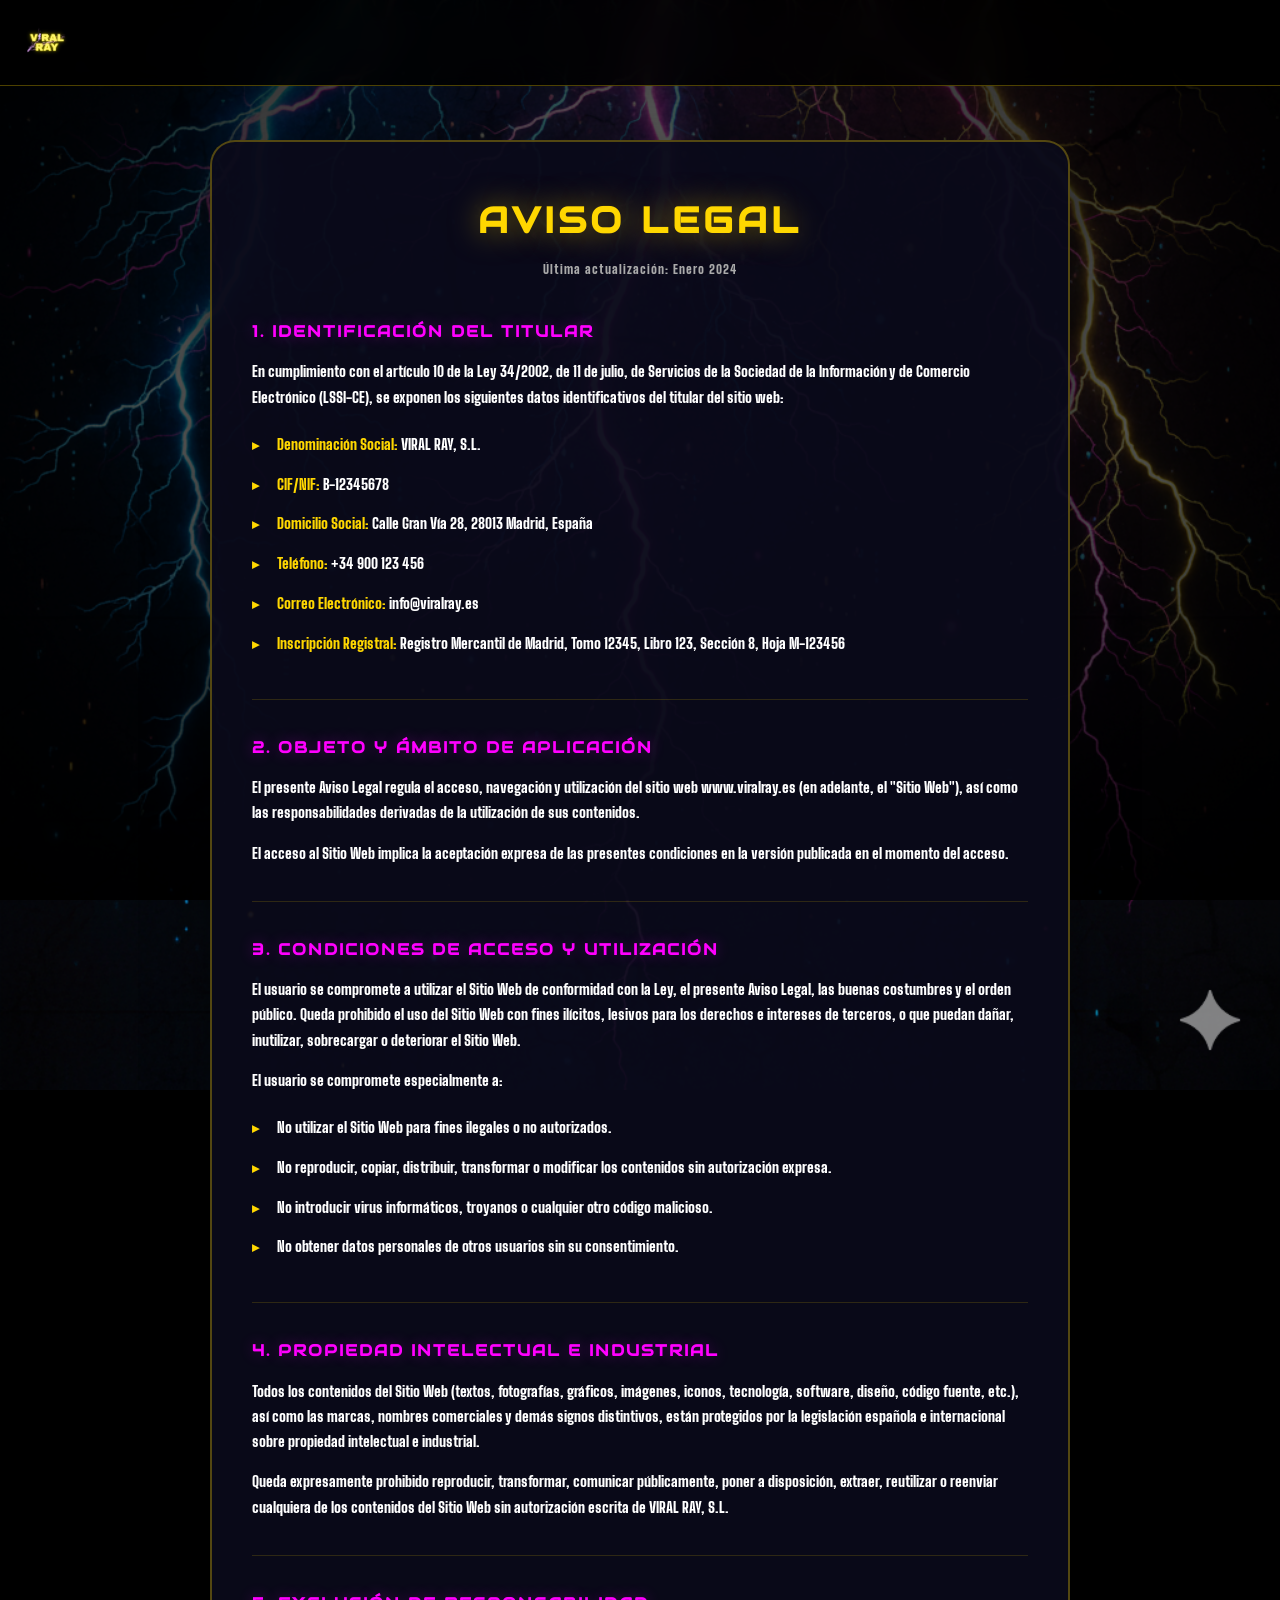
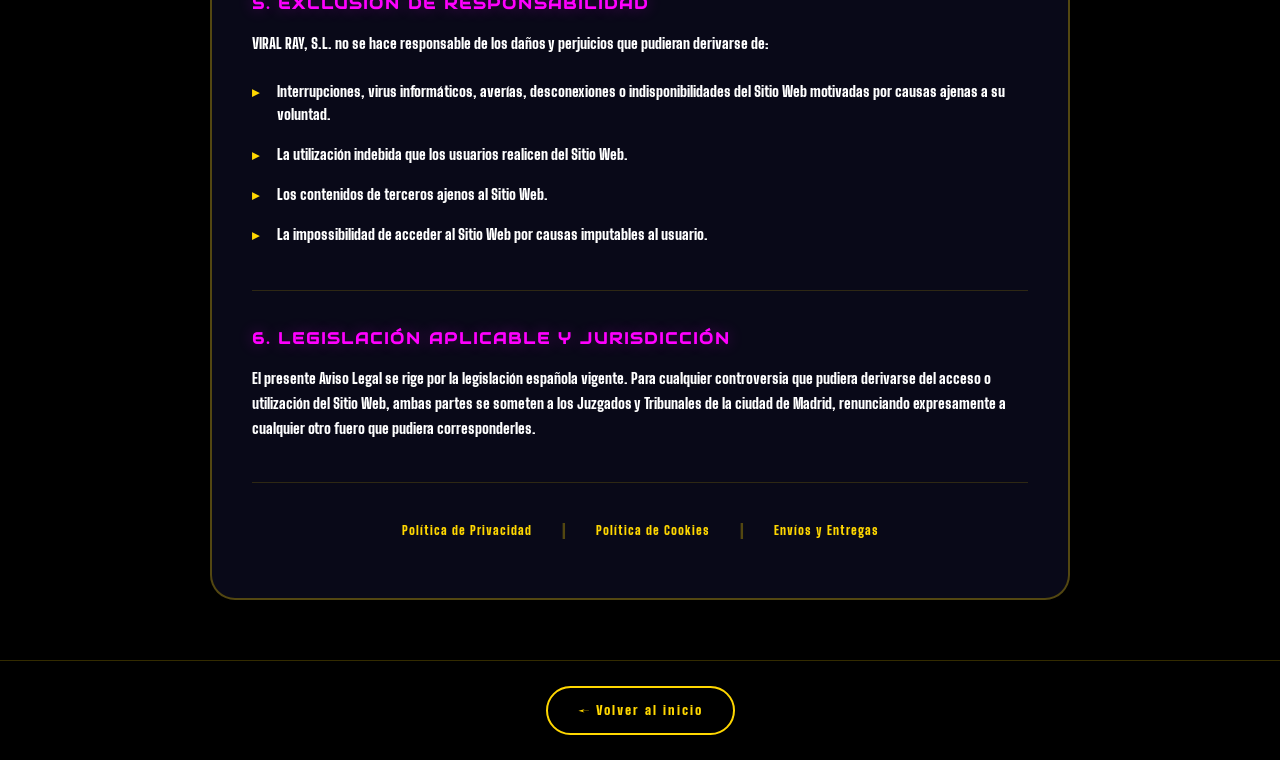
==== aviso-legal.html @ b5e38661 "Actualización completa: carrito con cantidades, página de pago, páginas legales, sesión persistente " ====
<!DOCTYPE html>
<html lang="es">
<head>
    <meta charset="UTF-8">
    <meta name="viewport" content="width=device-width, initial-scale=1.0">
    <title>Aviso Legal - VIRAL RAY</title>
    <link rel="stylesheet" href="styles.css">
    <link rel="stylesheet" href="styles-legal.css">
    <link rel="icon" type="image/png" href="images/VIRALRAY.png">
</head>
<body class="pagina-legal">
    <!-- Encabezado -->
    <header class="encabezado">
        <div class="contenedor-encabezado">
            <a href="index.html" class="logotipo">
                <img src="images/logo-grande-sinfondo.png" alt="VIRAL RAY Logo" class="imagen-logotipo">
            </a>
        </div>
    </header>

    <!-- Contenido Legal -->
    <main class="seccion-legal">
        <div class="contenedor-legal">
            <h1 class="titulo-legal">AVISO LEGAL</h1>
            <p class="fecha-legal">Última actualización: Enero 2024</p>

            <div class="contenido-legal">
                <section class="seccion-contenido">
                    <h2>1. IDENTIFICACIÓN DEL TITULAR</h2>
                    <p>En cumplimiento con el artículo 10 de la Ley 34/2002, de 11 de julio, de Servicios de la Sociedad de la Información y de Comercio Electrónico (LSSI-CE), se exponen los siguientes datos identificativos del titular del sitio web:</p>
                    <ul class="lista-legal">
                        <li><strong>Denominación Social:</strong> VIRAL RAY, S.L.</li>
                        <li><strong>CIF/NIF:</strong> B-12345678</li>
                        <li><strong>Domicilio Social:</strong> Calle Gran Vía 28, 28013 Madrid, España</li>
                        <li><strong>Teléfono:</strong> +34 900 123 456</li>
                        <li><strong>Correo Electrónico:</strong> info@viralray.es</li>
                        <li><strong>Inscripción Registral:</strong> Registro Mercantil de Madrid, Tomo 12345, Libro 123, Sección 8, Hoja M-123456</li>
                    </ul>
                </section>

                <section class="seccion-contenido">
                    <h2>2. OBJETO Y ÁMBITO DE APLICACIÓN</h2>
                    <p>El presente Aviso Legal regula el acceso, navegación y utilización del sitio web www.viralray.es (en adelante, el "Sitio Web"), así como las responsabilidades derivadas de la utilización de sus contenidos.</p>
                    <p>El acceso al Sitio Web implica la aceptación expresa de las presentes condiciones en la versión publicada en el momento del acceso.</p>
                </section>

                <section class="seccion-contenido">
                    <h2>3. CONDICIONES DE ACCESO Y UTILIZACIÓN</h2>
                    <p>El usuario se compromete a utilizar el Sitio Web de conformidad con la Ley, el presente Aviso Legal, las buenas costumbres y el orden público. Queda prohibido el uso del Sitio Web con fines ilícitos, lesivos para los derechos e intereses de terceros, o que puedan dañar, inutilizar, sobrecargar o deteriorar el Sitio Web.</p>
                    <p>El usuario se compromete especialmente a:</p>
                    <ul class="lista-legal">
                        <li>No utilizar el Sitio Web para fines ilegales o no autorizados.</li>
                        <li>No reproducir, copiar, distribuir, transformar o modificar los contenidos sin autorización expresa.</li>
                        <li>No introducir virus informáticos, troyanos o cualquier otro código malicioso.</li>
                        <li>No obtener datos personales de otros usuarios sin su consentimiento.</li>
                    </ul>
                </section>

                <section class="seccion-contenido">
                    <h2>4. PROPIEDAD INTELECTUAL E INDUSTRIAL</h2>
                    <p>Todos los contenidos del Sitio Web (textos, fotografías, gráficos, imágenes, iconos, tecnología, software, diseño, código fuente, etc.), así como las marcas, nombres comerciales y demás signos distintivos, están protegidos por la legislación española e internacional sobre propiedad intelectual e industrial.</p>
                    <p>Queda expresamente prohibido reproducir, transformar, comunicar públicamente, poner a disposición, extraer, reutilizar o reenviar cualquiera de los contenidos del Sitio Web sin autorización escrita de VIRAL RAY, S.L.</p>
                </section>

                <section class="seccion-contenido">
                    <h2>5. EXCLUSIÓN DE RESPONSABILIDAD</h2>
                    <p>VIRAL RAY, S.L. no se hace responsable de los daños y perjuicios que pudieran derivarse de:</p>
                    <ul class="lista-legal">
                        <li>Interrupciones, virus informáticos, averías, desconexiones o indisponibilidades del Sitio Web motivadas por causas ajenas a su voluntad.</li>
                        <li>La utilización indebida que los usuarios realicen del Sitio Web.</li>
                        <li>Los contenidos de terceros ajenos al Sitio Web.</li>
                        <li>La impossibilidad de acceder al Sitio Web por causas imputables al usuario.</li>
                    </ul>
                </section>

                <section class="seccion-contenido">
                    <h2>6. LEGISLACIÓN APLICABLE Y JURISDICCIÓN</h2>
                    <p>El presente Aviso Legal se rige por la legislación española vigente. Para cualquier controversia que pudiera derivarse del acceso o utilización del Sitio Web, ambas partes se someten a los Juzgados y Tribunales de la ciudad de Madrid, renunciando expresamente a cualquier otro fuero que pudiera corresponderles.</p>
                </section>
            </div>

            <div class="enlaces-legales">
                <a href="politica-privacidad.html" class="enlace-legal">Política de Privacidad</a>
                <span class="separador">|</span>
                <a href="politica-cookies.html" class="enlace-legal">Política de Cookies</a>
                <span class="separador">|</span>
                <a href="envios.html" class="enlace-legal">Envíos y Entregas</a>
            </div>
        </div>
    </main>

    <!-- Pie de Página -->
    <footer class="pie-pagina-legal">
        <div class="contenedor">
            <a href="index.html" class="boton-volver-legal">
                ← Volver al inicio
            </a>
        </div>
    </footer>
</body>
</html>
---- styles.css ----
/* Reset CSS y Estilos Base */
* {
    margin: 0;
    padding: 0;
    box-sizing: border-box;
}

/* Definición de Fuentes Personalizadas */
@font-face {
    font-family: 'Audiowide';
    src: url('fonts/Audiowide-Regular.ttf') format('truetype');
    font-weight: normal;
    font-style: normal;
    font-display: swap;
}

@font-face {
    font-family: 'BigShoulders';
    src: url('fonts/BigShouldersDisplay-Black.ttf') format('truetype');
    font-weight: 900;
    font-style: normal;
    font-display: swap;
}

:root {
    --neon-yellow: #FFD700;
    --neon-magenta: #FF00FF;
    --neon-cyan: #00FFFF;
    --neon-purple: #8B00FF;
    --neon-green: #00FF00;
    --neon-pink: #FF1493;
    --neon-red: #FF0000;
    --bg-black: #000000;
    --bg-dark: #0a0a0a;
    --text-white: #FFFFFF;
    --text-gray: #AAAAAA;

    /* Variables de Fuentes */
    --font-title: 'Audiowide', cursive;
    --font-body: 'BigShoulders', sans-serif;
}

html {
    scroll-behavior: smooth;
}

body {
    font-family: var(--font-body);
    background-color: var(--bg-black);
    background-image: url('images/rayos.png');
    background-size: cover;
    background-position: center center;
    background-repeat: no-repeat;
    background-attachment: fixed;
    color: var(--text-white);
    line-height: 1.6;
    overflow-x: hidden;
    position: relative;
    cursor: url('images/custom-cursor.png') 0 0, auto;
}

/* Cursor Personalizado */
*:hover {
    cursor: url('images/custom-cursor.png') 0 0, auto;
}

/* Efecto de viñeta - más oscuro en los bordes */
body::before {
    content: '';
    position: fixed;
    top: 0;
    left: 0;
    right: 0;
    bottom: 0;
    background: radial-gradient(ellipse at center, rgba(0, 0, 0, 0.2) 0%, rgba(0, 0, 0, 0.6) 40%, rgba(0, 0, 0, 0.95) 100%);
    pointer-events: none;
    z-index: -1;
}

.contenedor {
    max-width: 1400px;
    margin: 0 auto;
    padding: 0 20px;
}

/* Estilos del Encabezado */
.encabezado {
    background-color: rgba(0, 0, 0, 0.85);
    backdrop-filter: blur(15px);
    -webkit-backdrop-filter: blur(15px);
    padding: 15px 0;
    position: fixed;
    top: 0;
    left: 0;
    right: 0;
    z-index: 1000;
    border-bottom: 1px solid rgba(255, 215, 0, 0.3);
    transition: all 0.3s ease;
}

.encabezado.desplazado {
    background-color: rgba(0, 0, 0, 0.95);
    box-shadow: 0 4px 30px rgba(255, 215, 0, 0.15);
}

.contenedor-encabezado {
    max-width: 1400px;
    margin: 0 auto;
    padding: 0 20px;
    display: flex;
    justify-content: space-between;
    align-items: center;
}

.menu-desplegable {
    display: flex;
    flex-direction: column;
    gap: 5px;
    cursor: pointer;
    padding: 10px;
}

.menu-desplegable span {
    width: 25px;
    height: 3px;
    background-color: var(--neon-yellow);
    transition: all 0.3s ease;
}

.menu-desplegable.activo span:nth-child(1) {
    transform: rotate(45deg) translate(5px, 5px);
}

.menu-desplegable.activo span:nth-child(2) {
    opacity: 0;
}

.menu-desplegable.activo span:nth-child(3) {
    transform: rotate(-45deg) translate(7px, -6px);
}

.logotipo {
    display: flex;
    align-items: center;
    justify-content: center;
}

.imagen-logotipo {
    height: 55px;
    width: auto;
    object-fit: contain;
    transition: transform 0.3s ease, filter 0.3s ease;
}

.imagen-logotipo:hover {
    transform: scale(1.05);
    filter: drop-shadow(0 0 15px rgba(255, 215, 0, 0.6));
}

.menu-navegacion {
    display: flex;
    gap: 35px;
}

.enlace-navegacion {
    font-family: var(--font-body);
    font-weight: 900;
    color: var(--text-white);
    text-decoration: none;
    font-size: 14px;
    letter-spacing: 2px;
    padding: 10px 0;
    position: relative;
    transition: color 0.3s ease;
}

.enlace-navegacion:hover {
    color: var(--neon-yellow);
}

.enlace-navegacion.activo {
    color: var(--neon-yellow);
    cursor: pointer;
}

.enlace-navegacion.activo::after {
    content: '';
    position: absolute;
    bottom: 0;
    left: 0;
    width: 100%;
    height: 3px;
    background: var(--neon-yellow);
    box-shadow: 0 0 10px var(--neon-yellow);
}

.iconos-encabezado {
    display: flex;
    gap: 15px;
}

.contenedor-icono {
    width: 45px;
    height: 45px;
    background-color: var(--text-white);
    border-radius: 50%;
    display: flex;
    align-items: center;
    justify-content: center;
    cursor: pointer;
    transition: all 0.3s ease;
    position: relative;
}

.contenedor-icono svg {
    width: 22px;
    height: 22px;
    color: var(--bg-black);
}

.contenedor-icono .icono-svg,
.contenedor-icono img {
    width: 24px;
    height: 24px;
    object-fit: contain;
}

.boton-busqueda .icono-busqueda,
.boton-busqueda img {
    width: 24px;
    height: 24px;
}

.contenedor-icono:hover {
    transform: scale(1.1);
    box-shadow: 0 0 20px rgba(255, 255, 255, 0.5);
}

.icono-carrito {
    position: relative;
}

.contador-carrito {
    position: absolute;
    top: -5px;
    right: -5px;
    background: linear-gradient(135deg, var(--neon-magenta), var(--neon-pink));
    color: var(--text-white);
    font-family: var(--font-body);
    font-weight: 900;
    font-size: 11px;
    width: 20px;
    height: 20px;
    border-radius: 50%;
    display: flex;
    align-items: center;
    justify-content: center;
    transition: transform 0.3s ease;
}

.contador-carrito.rebote {
    animation: reboteCarrito 0.5s ease;
}

@keyframes reboteCarrito {
    0%, 100% { transform: scale(1); }
    50% { transform: scale(1.4); }
}

/* Sección Héroe */
.heroe {
    min-height: 100vh;
    padding-top: 90px;
    position: relative;
    display: flex;
    flex-direction: column;
    align-items: center;
    overflow: hidden;
}

.contenido-heroe {
    text-align: center;
    padding: 40px 20px;
    width: 100%;
    max-width: 1400px;
}

.titulo-heroe {
    font-family: var(--font-title);
    font-size: 52px;
    font-weight: normal;
    color: var(--text-white);
    letter-spacing: 6px;
    margin-bottom: 10px;
    text-shadow: 0 0 30px rgba(255, 215, 0, 0.6);
    animation: resplandorTitulo 2s ease-in-out infinite alternate;
}

@keyframes resplandorTitulo {
    from { text-shadow: 0 0 30px rgba(255, 215, 0, 0.6); }
    to { text-shadow: 0 0 50px rgba(255, 215, 0, 0.9), 0 0 80px rgba(255, 215, 0, 0.4); }
}

.subtitulo-heroe {
    font-family: var(--font-body);
    font-weight: 900;
    font-size: 18px;
    color: var(--neon-yellow);
    letter-spacing: 4px;
    margin-bottom: 40px;
}

/* Contenedor de Búsqueda */
.contenedor-busqueda {
    position: relative;
    max-width: 650px;
    margin: 0 auto 50px;
}

.entrada-busqueda {
    width: 100%;
    padding: 20px 70px 20px 30px;
    background: rgba(255, 255, 255, 0.08);
    border: 2px solid rgba(255, 215, 0, 0.4);
    border-radius: 50px;
    color: var(--text-white);
    font-family: var(--font-body);
    font-weight: 900;
    font-size: 16px;
    letter-spacing: 2px;
    backdrop-filter: blur(10px);
    transition: all 0.3s ease;
}

.entrada-busqueda::placeholder {
    color: rgba(255, 255, 255, 0.5);
    font-family: var(--font-body);
    font-weight: 900;
}

.entrada-busqueda:focus {
    outline: none;
    border-color: var(--neon-yellow);
    box-shadow: 0 0 40px rgba(255, 215, 0, 0.3);
    background: rgba(255, 255, 255, 0.12);
}

.boton-busqueda {
    position: absolute;
    right: 8px;
    top: 50%;
    transform: translateY(-50%);
    width:50px;
    height: 50px;
    background: linear-gradient(135deg, var(--neon-yellow), #FFA500);
    border: none;
    border-radius: 50%;
    cursor: pointer;
    display: flex;
    align-items: center;
    justify-content: center;
    transition: all 0.3s ease;
}

.boton-busqueda svg {
    width: 24px;
    height: 24px;
    color: var(--bg-black);
}

.boton-busqueda:hover {
    transform: translateY(-50%) scale(1.1);
    box-shadow: 0 0 25px rgba(255, 215, 0, 0.6);
}

/* Galería Héroe Dinámica - Efecto basado en scroll */
.galeria-heroe {
    display: grid;
    grid-template-columns: 1fr 1fr 1fr;
    grid-template-rows: auto;
    gap: 25px;
    width: 100%;
    max-width: 1200px;
    min-height: 500px;
    padding: 50px 30px;
    margin: 0 auto;
}

.elemento-galeria {
    position: relative;
    border-radius: 20px;
    overflow: hidden;
    transition: all 0.6s cubic-bezier(0.4, 0, 0.2, 1);
    transform: scale(1);
    opacity: 1;
    box-shadow: 0 10px 40px rgba(0, 0, 0, 0.4);
    min-height: 220px;
}

.elemento-galeria img {
    width: 100%;
    height: 100%;
    object-fit: cover;
    transition: transform 0.5s ease;
    min-height: 220px;
}

.elemento-galeria:not(.activo):hover img {
    transform: scale(1.05);
}

/* Diseño de la galería para el efecto de scroll */
.elemento-galeria[data-indice="0"] {
    grid-column: 1;
    grid-row: 1;
}

.elemento-galeria[data-indice="1"] {
    grid-column: 3;
    grid-row: 1;
}

.elemento-galeria[data-indice="2"] {
    grid-column: 2;
    grid-row: 1;
    z-index: 10;
}

.elemento-galeria[data-indice="3"] {
    grid-column: 1;
    grid-row: 2;
}

.elemento-galeria[data-indice="4"] {
    grid-column: 3;
    grid-row: 2;
}

/* Efecto de video basado en scroll */
.galeria-heroe.video-enfocado .elemento-galeria.elemento-video {
    transform: scale(1.3);
    z-index: 100;
    box-shadow: 0 25px 60px rgba(255, 215, 0, 0.4);
    opacity: 1;
    filter: brightness(1.05);
}

.galeria-heroe.video-enfocado .elemento-galeria:not(.elemento-video) {
    transform: scale(0.85);
    opacity: 0.4;
    filter: brightness(0.6) blur(1px);
}

.galeria-heroe.video-enfocado .elemento-galeria.elemento-video video {
    transform: scale(1.05);
}

/* Estados activos - escalas basadas en proximidad del cursor */
.elemento-galeria.activo {
    transform: scale(1.08);
    z-index: 20;
    box-shadow: 0 20px 60px rgba(255, 215, 0, 0.3);
}

.elemento-galeria.atenuado {
    transform: scale(0.92);
    opacity: 0.5;
    filter: brightness(0.6);
}

/* Estilos especiales para elemento de video */
.elemento-video {
    position: relative;
    transform: scale(1);
    min-height: 260px;
}

.elemento-video video {
    width: 100%;
    height: 100%;
    min-height: 260px;
    object-fit: cover;
    transition: transform 0.6s cubic-bezier(0.4, 0, 0.2, 1);
}

.superposicion-video {
    position: absolute;
    top: 0;
    left: 0;
    right: 0;
    bottom: 0;
    background: rgba(0, 0, 0, 0.1);
    display: flex;
    align-items: center;
    justify-content: center;
    opacity: 0;
    transition: opacity 0.3s ease;
}

.elemento-video:hover .superposicion-video {
    opacity: 0;
}

.icono-reproduccion {
    display: none;
}

/* Efectos hover (basados en mouse) */
.elemento-galeria.activo {
    transform: scale(1.15);
    z-index: 20;
    box-shadow: 0 20px 60px rgba(255, 215, 0, 0.3);
}

.elemento-galeria.atenuado {
    transform: scale(0.85);
    opacity: 0.5;
    filter: brightness(0.6);
}

.elemento-video.activo {
    transform: scale(1.3);
    z-index: 30;
    box-shadow: 0 30px 80px rgba(255, 215, 0, 0.5);
}

.elemento-video.atenuado {
    transform: scale(0.6);
    opacity: 0.25;
}

/* Sección de Productos */
.seccion-productos {
    padding: 100px 0;
    background: linear-gradient(180deg, rgba(0, 0, 0, 0.8) 0%, rgba(10, 10, 26, 0.9) 100%);
}

.titulo-seccion {
    font-family: var(--font-title);
    font-size: 36px;
    font-weight: normal;
    color: var(--text-white);
    text-align: center;
    margin-bottom: 15px;
    letter-spacing: 4px;
    text-transform: uppercase;
}

.titulo-seccion.amarillo {
    color: var(--neon-yellow);
    text-shadow: 0 0 30px rgba(255, 215, 0, 0.5);
}

.titulo-seccion.purpura {
    color: var(--neon-purple);
    text-shadow: 0 0 30px rgba(139, 0, 255, 0.5);
}

.titulo-seccion.estarcido {
    font-family: var(--font-title);
    font-weight: normal;
    letter-spacing: 8px;
    -webkit-text-stroke: 2px var(--neon-yellow);
    color: transparent;
}

.subtitulo-seccion {
    text-align: center;
    font-family: var(--font-body);
    font-weight: 900;
    color: var(--text-gray);
    font-size: 16px;
    margin-bottom: 60px;
    max-width: 600px;
    margin-left: auto;
    margin-right: auto;
    letter-spacing: 1px;
}

.cuadricula-productos {
    display: grid;
    grid-template-columns: repeat(auto-fit, minmax(280px, 1fr));
    gap: 30px;
}

.categoria-producto {
    background: rgba(255, 255, 255, 0.03);
    border-radius: 25px;
    padding: 25px;
    text-align: center;
    transition: all 0.4s ease;
    border: 2px solid transparent;
}

.categoria-producto:hover {
    transform: translateY(-10px);
    background: rgba(255, 255, 255, 0.08);
    border-color: var(--neon-yellow);
    box-shadow: 0 20px 50px rgba(255, 215, 0, 0.2);
}

.imagen-categoria {
    width: 100%;
    height: 200px;
    border-radius: 15px;
    overflow: hidden;
    margin-bottom: 20px;
}

.imagen-categoria img {
    width: 100%;
    height: 100%;
    object-fit: cover;
    transition: transform 0.5s ease;
}

.categoria-producto:hover .imagen-categoria img {
    transform: scale(1.1);
}

.categoria-producto h3 {
    font-family: var(--font-title);
    font-size: 16px;
    color: var(--neon-yellow);
    margin-bottom: 10px;
    letter-spacing: 2px;
}

.categoria-producto p {
    font-family: var(--font-body);
    font-weight: 900;
    color: var(--text-gray);
    font-size: 14px;
}

/* Sección de Iluminación Personalizada */
.iluminacion-personalizada {
    padding: 100px 0;
    background: rgba(0, 0, 0, 0.7);
}

.banner-promocional {
    background: rgba(255, 255, 255, 0.03);
    border-radius: 30px;
    padding: 50px;
    display: flex;
    justify-content: space-between;
    align-items: center;
    gap: 50px;
    position: relative;
    overflow: hidden;
    border: 3px solid transparent;
    background-clip: padding-box;
}

.banner-promocional::before {
    content: '';
    position: absolute;
    top: -3px;
    left: -3px;
    right: -3px;
    bottom: -3px;
    background: linear-gradient(135deg, var(--neon-cyan), var(--neon-magenta), var(--neon-yellow));
    border-radius: 30px;
    z-index: -1;
    animation: resplandorBorde 3s ease-in-out infinite;
}

@keyframes resplandorBorde {
    0%, 100% { opacity: 0.6; }
    50% { opacity: 1; }
}

.contenido-promocional {
    flex: 1;
}

.contenido-promocional h3 {
    font-family: var(--font-title);
    font-size: 32px;
    font-weight: normal;
    color: var(--text-white);
    margin-bottom: 15px;
    line-height: 1.3;
    letter-spacing: 2px;
}

.subtitulo-promocional {
    font-family: var(--font-body);
    font-weight: 900;
    color: var(--neon-magenta);
    font-size: 18px;
    margin-bottom: 30px;
    letter-spacing: 3px;
}

.boton-accion {
    display: inline-block;
    padding: 18px 45px;
    background: linear-gradient(135deg, var(--neon-magenta), var(--neon-purple));
    color: var(--text-white);
    text-decoration: none;
    font-family: var(--font-body);
    font-weight: 900;
    font-size: 14px;
    letter-spacing: 3px;
    border-radius: 50px;
    transition: all 0.4s ease;
    cursor: pointer;
    border: none;
}

.boton-accion:hover {
    transform: scale(1.05) translateY(-3px);
    box-shadow: 0 15px 40px rgba(255, 0, 255, 0.5);
}

.imagen-promocional {
    flex: 0 0 45%;
    max-width: 500px;
}

.imagen-promocional img {
    width: 100%;
    height: auto;
    border-radius: 20px;
    box-shadow: 0 20px 60px rgba(0, 0, 0, 0.5);
}

/* Sección de Pasos */
.seccion-pasos {
    padding: 100px 0;
    background: linear-gradient(180deg, rgba(10, 10, 26, 0.9) 0%, rgba(0, 0, 0, 0.8) 100%);
}

.contenedor-pasos {
    display: flex;
    justify-content: center;
    align-items: stretch;
    gap: 30px;
    flex-wrap: wrap;
}

.tarjeta-paso {
    flex: 1;
    min-width: 300px;
    max-width: 380px;
    text-align: center;
    background: rgba(255, 255, 255, 0.03);
    border-radius: 25px;
    padding: 30px;
    transition: all 0.4s ease;
}

.tarjeta-paso:hover {
    transform: translateY(-10px);
    background: rgba(255, 255, 255, 0.06);
    box-shadow: 0 20px 50px rgba(255, 0, 255, 0.15);
}

.imagen-paso {
    margin-bottom: 25px;
    border-radius: 15px;
    overflow: hidden;
    height: 180px;
}

.imagen-paso img {
    width: 100%;
    height: 100%;
    object-fit: cover;
    transition: transform 0.5s ease;
}

.tarjeta-paso:hover .imagen-paso img {
    transform: scale(1.05);
}

.titulo-paso {
    font-family: var(--font-title);
    font-size: 16px;
    font-weight: normal;
    margin-bottom: 15px;
    letter-spacing: 2px;
}

.titulo-paso.magenta {
    color: var(--neon-magenta);
    text-shadow: 0 0 15px rgba(255, 0, 255, 0.5);
}

.descripcion-paso {
    font-family: var(--font-body);
    font-weight: 900;
    color: var(--text-gray);
    font-size: 14px;
    line-height: 1.7;
}

.flecha-paso {
    font-family: var(--font-title);
    font-size: 50px;
    color: var(--neon-cyan);
    text-shadow: 0 0 30px var(--neon-cyan);
    align-self: center;
}

/* Carrusel de Productos Destacados */
.productos-destacados {
    padding: 100px 0;
    background: rgba(0, 0, 0, 0.7);
}

.carrusel-productos {
    display: flex;
    align-items: center;
    justify-content: center;
    gap: 15px;
}

.pista-productos {
    display: flex;
    gap: 25px;
    overflow-x: auto;
    scroll-behavior: smooth;
    padding: 20px;
    scrollbar-width: none;
    -ms-overflow-style: none;
}

.pista-productos::-webkit-scrollbar {
    display: none;
}

.pista-productos {
    scroll-snap-type: x mandatory;
    -webkit-overflow-scrolling: touch;
}

.tarjeta-producto {
    scroll-snap-align: start;
}

.flecha-carrusel {
    min-width: 50px;
    min-height: 50px;
    background: transparent;
    border: 3px solid var(--neon-yellow);
    border-radius: 50%;
    color: var(--neon-yellow);
    font-size: 22px;
    font-weight: bold;
    cursor: pointer;
    display: flex;
    align-items: center;
    justify-content: center;
    transition: all 0.3s ease;
    flex-shrink: 0;
    z-index: 10;
    text-shadow: 0 0 10px rgba(255, 215, 0, 0.5);
}

.flecha-carrusel:hover {
    background: var(--neon-yellow);
    color: var(--bg-black);
    box-shadow: 0 0 25px var(--neon-yellow), inset 0 0 15px rgba(255, 215, 0, 0.3);
    transform: scale(1.1);
}

.tarjeta-producto {
    min-width: 280px;
    max-width: 280px;
    background: rgba(255, 255, 255, 0.05);
    border-radius: 20px;
    padding: 20px;
    transition: all 0.4s ease;
    cursor: pointer;
    flex-shrink: 0;
}

.tarjeta-producto:nth-child(1) {
    border: 2px solid var(--neon-purple);
}

.tarjeta-producto:nth-child(2) {
    border: 2px solid var(--neon-magenta);
}

.tarjeta-producto:nth-child(3) {
    border: 2px solid var(--neon-cyan);
}

.tarjeta-producto:nth-child(4) {
    border: 2px solid var(--neon-yellow);
}

.tarjeta-producto:nth-child(5) {
    border: 2px solid var(--neon-pink);
}

.tarjeta-producto:nth-child(6) {
    border: 2px solid var(--neon-green);
}

.tarjeta-producto:nth-child(7) {
    border: 2px solid var(--neon-red);
}

.tarjeta-producto:hover {
    transform: translateY(-15px) scale(1.02);
    box-shadow: 0 25px 50px rgba(255, 215, 0, 0.25);
}

.imagen-producto {
    width: 100%;
    height: 180px;
    border-radius: 12px;
    overflow: hidden;
    margin-bottom: 15px;
}

.imagen-producto img {
    width: 100%;
    height: 100%;
    object-fit: cover;
    transition: transform 0.5s ease;
}

.tarjeta-producto:hover .imagen-producto img {
    transform: scale(1.1);
}

.informacion-producto {
    text-align: center;
}

.titulo-producto {
    font-family: var(--font-title);
    font-size: 13px;
    font-weight: normal;
    color: var(--text-white);
    margin-bottom: 5px;
    letter-spacing: 1px;
}

.subtitulo-producto {
    font-family: var(--font-body);
    font-weight: 900;
    font-size: 11px;
    color: var(--neon-yellow);
    margin-bottom: 10px;
}

.precio-producto {
    font-family: var(--font-title);
    font-size: 22px;
    font-weight: normal;
    color: var(--neon-green);
    text-shadow: 0 0 15px rgba(0, 255, 0, 0.5);
    margin-bottom: 15px;
}

.boton-agregar-carrito {
    width: 100%;
    padding: 12px 20px;
    background: linear-gradient(135deg, var(--neon-yellow), #FFA500);
    border: none;
    border-radius: 25px;
    color: var(--bg-black);
    font-family: var(--font-body);
    font-weight: 900;
    font-size: 11px;
    letter-spacing: 1px;
    cursor: pointer;
    transition: all 0.3s ease;
}

.boton-agregar-carrito:hover {
    transform: scale(1.05);
    box-shadow: 0 5px 20px rgba(255, 215, 0, 0.5);
}

/* Sección de Confianza */
.seccion-confianza {
    padding: 100px 0;
    background: linear-gradient(180deg, rgba(10, 10, 26, 0.8) 0%, rgba(26, 26, 46, 0.9) 100%);
}

.contenido-confianza {
    display: flex;
    justify-content: space-between;
    align-items: center;
    gap: 80px;
    flex-wrap: wrap;
}

.texto-confianza {
    flex: 1;
    min-width: 300px;
}

.texto-confianza p {
    font-family: var(--font-body);
    font-weight: 900;
    color: var(--text-white);
    font-size: 17px;
    line-height: 2;
    letter-spacing: 0.5px;
}

.logotipo-confianza {
    flex: 0 0 auto;
}

.imagen-logotipo-confianza {
    width: 100%;
    max-width: 450px;
    height: auto;
    object-fit: contain;
    filter: drop-shadow(0 0 30px rgba(255, 215, 0, 0.4));
    animation: resplandorLogotipo 3s ease-in-out infinite;
}

@keyframes resplandorLogotipo {
    0%, 100% { filter: drop-shadow(0 0 30px rgba(255, 215, 0, 0.4)); }
    50% { filter: drop-shadow(0 0 60px rgba(255, 215, 0, 0.7)); }
}

/* Sección de Elementos de Confianza */
.elementos-confianza {
    padding: 80px 0;
    background: rgba(0, 0, 0, 0.7);
}

.cuadricula-elementos {
    display: grid;
    grid-template-columns: repeat(auto-fit, minmax(200px, 1fr));
    gap: 30px;
}

.tarjeta-elemento {
    display: flex;
    flex-direction: column;
    align-items: center;
    text-align: center;
    padding: 30px 20px;
    background: rgba(255, 255, 255, 0.03);
    border-radius: 20px;
    transition: all 0.4s ease;
}

.tarjeta-elemento:hover {
    transform: translateY(-10px);
    background: rgba(255, 255, 255, 0.08);
    box-shadow: 0 15px 40px rgba(255, 215, 0, 0.15);
}

.icono-elemento {
    width: 80px;
    height: 80px;
    margin-bottom: 20px;
    display: flex;
    align-items: center;
    justify-content: center;
}

.icono-elemento img {
    width: 100%;
    height: 100%;
    object-fit: contain;
    transition: transform 0.4s ease;
}

.tarjeta-elemento:hover .icono-elemento img {
    transform: scale(1.15);
}

.tarjeta-elemento h4 {
    font-family: var(--font-title);
    font-size: 14px;
    font-weight: normal;
    color: var(--neon-yellow);
    margin-bottom: 10px;
    letter-spacing: 2px;
}

.tarjeta-elemento p {
    font-family: var(--font-body);
    font-weight: 900;
    color: var(--text-gray);
    font-size: 13px;
}

/* Barra de Contacto Flotante */
.contacto-flotante {
    position: fixed;
    right: 25px;
    top: 50%;
    transform: translateY(-50%);
    display: flex;
    flex-direction: column;
    gap: 15px;
    z-index: 100;
}

.elemento-contacto {
    width: 50px;
    height: 50px;
    background: transparent;
    border: 2px solid var(--neon-yellow);
    border-radius: 50%;
    display: flex;
    align-items: center;
    justify-content: center;
    transition: all 0.3s ease;
    cursor: pointer;
    animation: flotar 3s ease-in-out infinite;
}

.elemento-contacto:nth-child(2) { animation-delay: 0.2s; }
.elemento-contacto:nth-child(3) { animation-delay: 0.4s; }
.elemento-contacto:nth-child(4) { animation-delay: 0.6s; }
.elemento-contacto:nth-child(5) { animation-delay: 0.8s; }

@keyframes flotar {
    0%, 100% { transform: translateY(0); }
    50% { transform: translateY(-8px); }
}

.elemento-contacto img,
.elemento-contacto svg {
    width: 24px;
    height: 24px;
    color: var(--neon-yellow);
    fill: var(--neon-yellow);
}

.elemento-contacto:hover {
    background: var(--neon-yellow);
    transform: scale(1.2);
    box-shadow: 0 0 25px rgba(255, 215, 0, 0.6);
}

.elemento-contacto:hover img,
.elemento-contacto:hover svg {
    color: var(--bg-black);
    fill: var(--bg-black);
}

/* Pie de Página */
.pie-pagina {
    padding: 80px 0 40px;
    background: rgba(0, 0, 0, 0.9);
    border-top: 2px solid var(--neon-yellow);
}

.contenido-pie {
    display: grid;
    grid-template-columns: repeat(auto-fit, minmax(220px, 1fr));
    gap: 50px;
    margin-bottom: 40px;
}

.columna-pie h4 {
    font-family: var(--font-title);
    font-size: 16px;
    font-weight: normal;
    color: var(--neon-yellow);
    margin-bottom: 25px;
    letter-spacing: 2px;
}

.columna-pie p,
.columna-pie a {
    font-family: var(--font-body);
    font-weight: 900;
    color: var(--text-gray);
    font-size: 14px;
    text-decoration: none;
    display: block;
    margin-bottom: 12px;
    transition: color 0.3s ease;
}

.columna-pie a:hover {
    color: var(--neon-yellow);
}

.columna-social {
    text-align: center;
}

.iconos-sociales {
    display: flex;
    justify-content: center;
    gap: 25px;
}

.icono-social {
    width: 56px;
    height: 56px;
    display: flex;
    align-items: center;
    justify-content: center;
    transition: all 0.3s ease;
}

.icono-social svg {
    width: 32px;
    height: 32px;
    color: #FFFFFF;
}

.icono-social:hover {
    transform: scale(1.1);
}

.icono-social:hover svg {
    color: var(--neon-yellow);
}

.parte-inferior-pie {
    text-align: center;
    padding-top: 30px;
    border-top: 1px solid rgba(255, 215, 0, 0.2);
}

.parte-inferior-pie p {
    font-family: var(--font-body);
    font-weight: 900;
    color: var(--text-gray);
    font-size: 13px;
    letter-spacing: 1px;
}

/* Modal del Carrito */
.modal-carrito {
    position: fixed;
    top: 0;
    right: -500px;
    width: 380px;
    max-width: 100%;
    height: 100vh;
    background: #FFFFFF;
    z-index: 2000;
    transition: right 0.4s cubic-bezier(0.4, 0, 0.2, 1);
    display: flex;
    flex-direction: column;
    border-left: 3px solid #333333;
}

.modal-carrito.activo {
    right: 0;
}

.contenido-modal-carrito {
    display: flex;
    flex-direction: column;
    height: 100%;
}

.encabezado-modal-carrito {
    display: flex;
    justify-content: space-between;
    align-items: center;
    padding: 20px 25px;
    border-bottom: 2px solid #EEEEEE;
}

.encabezado-modal-carrito h3 {
    font-family: var(--font-body);
    font-size: 18px;
    font-weight: 900;
    color: #000000;
    letter-spacing: 1px;
}

.cerrar-modal {
    width: 36px;
    height: 36px;
    background: transparent;
    border: 2px solid #CCCCCC;
    border-radius: 50%;
    color: #666666;
    font-size: 22px;
    cursor: pointer;
    transition: all 0.3s ease;
    display: flex;
    align-items: center;
    justify-content: center;
}

.cerrar-modal:hover {
    background: #333333;
    border-color: #333333;
    color: #FFFFFF;
}

.cuerpo-modal-carrito {
    flex: 1;
    overflow-y: auto;
    padding: 25px;
}

/* Artículo del carrito - diseño según video de referencia */
.articulo-carrito {
    display: flex;
    align-items: center;
    gap: 12px;
    padding: 12px;
    background: #F8F8F8;
    border-radius: 10px;
    margin-bottom: 12px;
    border: 1px solid #EEEEEE;
}

.imagen-articulo-carrito {
    width: 55px;
    height: 55px;
    border-radius: 6px;
    overflow: hidden;
    flex-shrink: 0;
    background: #FFFFFF;
    border: 1px solid #DDDDDD;
}

.imagen-articulo-carrito img {
    width: 100%;
    height: 100%;
    object-fit: cover;
}

.detalles-articulo-carrito {
    flex: 1;
    min-width: 0;
}

.detalles-articulo-carrito h4 {
    font-family: var(--font-body);
    font-weight: 900;
    font-size: 13px;
    color: #333333;
    margin-bottom: 6px;
    white-space: nowrap;
    overflow: hidden;
    text-overflow: ellipsis;
}

.cantidad-container {
    display: flex;
    align-items: center;
    gap: 8px;
    margin-bottom: 6px;
}

.boton-cantidad {
    width: 28px;
    height: 28px;
    border-radius: 6px;
    border: 2px solid #DDDDDD;
    background: #FFFFFF;
    color: #333333;
    font-size: 16px;
    font-weight: bold;
    cursor: pointer;
    transition: all 0.2s ease;
    display: flex;
    align-items: center;
    justify-content: center;
}

.boton-cantidad:hover {
    border-color: #FF6600;
    color: #FF6600;
}

.boton-cantidad.mas:hover {
    background: #FF6600;
    border-color: #FF6600;
    color: #FFFFFF;
}

.cantidad-valor {
    font-family: var(--font-body);
    font-weight: 900;
    font-size: 14px;
    color: #333333;
    min-width: 24px;
    text-align: center;
}

.detalles-articulo-carrito .precio {
    font-family: var(--font-body);
    font-weight: 900;
    font-size: 14px;
    color: #FF6600;
}

.boton-eliminar-articulo {
    width: 28px;
    height: 28px;
    background: transparent;
    border: 2px solid #FF3333;
    border-radius: 50%;
    color: #FF3333;
    font-size: 16px;
    cursor: pointer;
    transition: all 0.3s ease;
    display: flex;
    align-items: center;
    justify-content: center;
    flex-shrink: 0;
}

.boton-eliminar-articulo:hover {
    background: #FF3333;
    color: #FFFFFF;
}

.carrito-item {
    display: flex;
    gap: 15px;
    padding: 15px;
    background: rgba(255, 255, 255, 0.05);
    border-radius: 15px;
    margin-bottom: 15px;
}

.imagen-item-carrito {
    width: 80px;
    height: 80px;
    border-radius: 10px;
    overflow: hidden;
    flex-shrink: 0;
}

.imagen-item-carrito img {
    width: 100%;
    height: 100%;
    object-fit: cover;
}

.detalles-item-carrito {
    flex: 1;
}

.detalles-item-carrito h4 {
    font-family: var(--font-title);
    font-size: 13px;
    color: var(--text-white);
    margin-bottom: 5px;
}

.detalles-item-carrito .precio {
    font-family: var(--font-title);
    font-size: 16px;
    color: var(--neon-green);
}

.eliminar-item-carrito {
    background: transparent;
    border: none;
    color: var(--neon-red);
    cursor: pointer;
    font-size: 20px;
    padding: 5px;
}

.carrito-vacio {
    text-align: center;
    padding: 50px 20px;
}

.carrito-vacio p {
    font-family: var(--font-body);
    font-weight: 900;
    color: #666666;
    font-size: 15px;
}

.pie-modal-carrito {
    padding: 20px 25px;
    border-top: 2px solid #EEEEEE;
}

.total-carrito {
    display: flex;
    justify-content: space-between;
    margin-bottom: 15px;
    font-family: var(--font-body);
    font-size: 16px;
    font-weight: 900;
    color: #333333;
}

.total-carrito span:last-child {
    color: #FF6600;
}

.boton-pagar {
    width: 100%;
    padding: 14px 20px;
    background: #FF6600;
    border: none;
    border-radius: 8px;
    color: #FFFFFF;
    font-family: var(--font-body);
    font-weight: 900;
    font-size: 14px;
    letter-spacing: 1px;
    cursor: pointer;
    transition: all 0.3s ease;
}

.boton-pagar:hover {
    background: #FF8533;
    transform: scale(1.02);
}

/* Métodos de Pago */
.metodos-pago {
    margin-top: 15px;
    padding-top: 15px;
    border-top: 1px solid #EEEEEE;
    text-align: center;
}

.texto-metodos-pago {
    font-family: var(--font-body);
    font-size: 11px;
    font-weight: 900;
    color: #888888;
    margin-bottom: 10px;
    letter-spacing: 1px;
}

.iconos-metodos-pago {
    display: flex;
    justify-content: center;
    align-items: center;
    gap: 10px;
    flex-wrap: wrap;
}

.metodo-pago {
    width: 38px;
    height: 24px;
    border-radius: 4px;
    overflow: hidden;
    display: flex;
    align-items: center;
    justify-content: center;
    transition: transform 0.2s ease;
}

.metodo-pago:hover {
    transform: scale(1.1);
}

.metodo-pago svg {
    width: 100%;
    height: 100%;
}

.certificado-seguridad {
    display: flex;
    align-items: center;
    justify-content: center;
    gap: 5px;
    margin-top: 10px;
}

.certificado-seguridad span {
    font-family: var(--font-body);
    font-size: 10px;
    font-weight: 900;
    color: #00AA00;
    letter-spacing: 1px;
}

/* Modal de Cuenta */
.modal-cuenta {
    position: fixed;
    top: 0;
    left: 0;
    right: 0;
    bottom: 0;
    background: rgba(0, 0, 0, 0.9);
    backdrop-filter: blur(10px);
    z-index: 3000;
    display: flex;
    align-items: center;
    justify-content: center;
    opacity: 0;
    visibility: hidden;
    transition: all 0.4s ease;
}

.modal-cuenta.activo {
    opacity: 1;
    visibility: visible;
}

.contenido-modal-cuenta {
    width: 450px;
    max-width: 95%;
    max-height: 90vh;
    overflow-y: auto;
    background: rgba(10, 10, 26, 0.98);
    border-radius: 25px;
    border: 2px solid var(--neon-yellow);
    position: relative;
}

.encabezado-modal-cuenta {
    display: flex;
    justify-content: center;
    align-items: center;
    padding: 25px;
    position: relative;
    border-bottom: 1px solid rgba(255, 215, 0, 0.2);
}

.logotipo-cuenta {
    height: 40px;
    width: auto;
}

.encabezado-modal-cuenta .cerrar-modal {
    position: absolute;
    right: 15px;
    top: 15px;
}

.pestanas-cuenta {
    display: flex;
    border-bottom: 1px solid rgba(255, 215, 0, 0.2);
}

.pestana-cuenta {
    flex: 1;
    padding: 18px;
    background: transparent;
    border: none;
    color: var(--text-gray);
    font-family: var(--font-body);
    font-weight: 900;
    font-size: 13px;
    letter-spacing: 1px;
    cursor: pointer;
    transition: all 0.3s ease;
}

.pestana-cuenta.activa {
    color: var(--neon-yellow);
    background: rgba(255, 215, 0, 0.1);
    border-bottom: 3px solid var(--neon-yellow);
}

.contenedor-formulario-cuenta {
    padding: 30px;
}

.formulario-cuenta {
    display: flex;
    flex-direction: column;
    gap: 20px;
}

.formulario-cuenta.oculto {
    display: none;
}

.inicio-social {
    margin-bottom: 10px;
}

.boton-google {
    width: 100%;
    padding: 15px;
    background: var(--text-white);
    border: none;
    border-radius: 10px;
    font-family: var(--font-body);
    font-weight: 900;
    font-size: 14px;
    color: var(--bg-black);
    cursor: pointer;
    display: flex;
    align-items: center;
    justify-content: center;
    gap: 12px;
    transition: all 0.3s ease;
}

.boton-google:hover {
    transform: scale(1.02);
    box-shadow: 0 5px 20px rgba(255, 255, 255, 0.3);
}

.divisor-formulario {
    text-align: center;
    position: relative;
    color: var(--text-gray);
    font-size: 12px;
}

.divisor-formulario::before,
.divisor-formulario::after {
    content: '';
    position: absolute;
    top: 50%;
    width: 40%;
    height: 1px;
    background: rgba(255, 215, 0, 0.3);
}

.divisor-formulario::before { left: 0; }
.divisor-formulario::after { right: 0; }

.grupo-formulario {
    display: flex;
    flex-direction: column;
    gap: 8px;
}

.grupo-formulario label {
    font-family: var(--font-body);
    font-weight: 900;
    font-size: 12px;
    color: var(--text-gray);
    letter-spacing: 1px;
}

.grupo-formulario input {
    padding: 15px;
    background: rgba(255, 255, 255, 0.08);
    border: 2px solid rgba(255, 215, 0, 0.3);
    border-radius: 10px;
    color: var(--text-white);
    font-family: var(--font-body);
    font-weight: 900;
    font-size: 14px;
    transition: all 0.3s ease;
}

.grupo-formulario input:focus {
    outline: none;
    border-color: var(--neon-yellow);
    background: rgba(255, 255, 255, 0.12);
}

.grupo-formulario input::placeholder {
    color: rgba(255, 255, 255, 0.4);
}

.contrasena-olvidada {
    font-family: var(--font-body);
    font-weight: 900;
    font-size: 12px;
    color: var(--neon-yellow);
    text-decoration: underline;
    text-align: right;
}

.casilla-terminos {
    display: flex;
    align-items: center;
    gap: 10px;
}

.casilla-terminos input {
    width: 20px;
    height: 20px;
    accent-color: var(--neon-yellow);
}

.casilla-terminos label {
    font-family: var(--font-body);
    font-weight: 900;
    font-size: 12px;
    color: var(--text-gray);
}

.casilla-terminos a {
    color: var(--neon-yellow);
}

.boton-enviar {
    padding: 18px;
    background: linear-gradient(135deg, var(--neon-yellow), #FFA500);
    border: none;
    border-radius: 30px;
    color: var(--bg-black);
    font-family: var(--font-body);
    font-weight: 900;
    font-size: 14px;
    letter-spacing: 2px;
    cursor: pointer;
    transition: all 0.3s ease;
}

.boton-enviar:hover {
    transform: scale(1.02);
    box-shadow: 0 10px 30px rgba(255, 215, 0, 0.4);
}

/* Panel de Usuario */
.panel-usuario {
    position: fixed;
    top: 0;
    right: -400px;
    width: 380px;
    max-width: 100%;
    height: 100vh;
    background: rgba(10, 10, 26, 0.98);
    backdrop-filter: blur(20px);
    z-index: 2500;
    transition: right 0.4s cubic-bezier(0.4, 0, 0.2, 1);
    border-left: 2px solid var(--neon-yellow);
}

.panel-usuario.activo {
    right: 0;
}

.panel-usuario.oculto {
    display: none;
}

.contenido-panel {
    padding: 30px;
    height: 100%;
    display: flex;
    flex-direction: column;
}

.encabezado-panel {
    display: flex;
    justify-content: center;
    align-items: center;
    position: relative;
    margin-bottom: 30px;
}

.logotipo-panel {
    height: 35px;
    width: auto;
}

.encabezado-panel .cerrar-modal {
    position: absolute;
    right: 0;
}

.informacion-usuario-panel {
    display: flex;
    align-items: center;
    gap: 20px;
    padding: 20px;
    background: rgba(255, 215, 0, 0.1);
    border-radius: 15px;
    margin-bottom: 30px;
}

.avatar-usuario {
    width: 60px;
    height: 60px;
    background: linear-gradient(135deg, var(--neon-cyan), var(--neon-purple));
    border-radius: 50%;
    display: flex;
    align-items: center;
    justify-content: center;
}

.avatar-usuario svg {
    width: 35px;
    height: 35px;
    color: var(--text-white);
}

.detalles-usuario h4 {
    font-family: var(--font-title);
    font-size: 16px;
    color: var(--neon-yellow);
    margin-bottom: 5px;
}

.detalles-usuario p {
    font-family: var(--font-body);
    font-weight: 900;
    font-size: 12px;
    color: var(--text-gray);
}

.menu-panel {
    flex: 1;
    display: flex;
    flex-direction: column;
    gap: 10px;
}

.elemento-menu-panel {
    display: flex;
    align-items: center;
    gap: 15px;
    padding: 18px;
    background: rgba(255, 255, 255, 0.05);
    border-radius: 12px;
    color: var(--text-white);
    font-family: var(--font-body);
    font-weight: 900;
    font-size: 14px;
    text-decoration: none;
    transition: all 0.3s ease;
}

.elemento-menu-panel:hover {
    background: rgba(255, 215, 0, 0.15);
    transform: translateX(5px);
}

.elemento-menu-panel span {
    font-size: 20px;
}

.boton-cerrar-sesion {
    padding: 18px;
    background: transparent;
    border: 2px solid var(--neon-red);
    border-radius: 30px;
    color: var(--neon-red);
    font-family: var(--font-body);
    font-weight: 900;
    font-size: 14px;
    letter-spacing: 2px;
    cursor: pointer;
    transition: all 0.3s ease;
    margin-top: 20px;
}

.boton-cerrar-sesion:hover {
    background: var(--neon-red);
    color: var(--text-white);
}

/* Toast de Notificación */
.notificacion-toast {
    position: fixed;
    bottom: -100px;
    left: 50%;
    transform: translateX(-50%);
    background: linear-gradient(135deg, var(--neon-green), #006400);
    color: var(--text-white);
    padding: 18px 35px;
    border-radius: 15px;
    font-family: var(--font-body);
    font-weight: 900;
    font-size: 14px;
    letter-spacing: 1px;
    z-index: 10000;
    transition: bottom 0.4s cubic-bezier(0.4, 0, 0.2, 1);
    box-shadow: 0 10px 40px rgba(0, 255, 0, 0.5);
    border: 2px solid var(--neon-green);
}

.notificacion-toast.mostrar {
    bottom: 30px;
}

.notificacion-toast.error {
    background: linear-gradient(135deg, var(--neon-red), #8B0000);
    box-shadow: 0 10px 40px rgba(255, 0, 0, 0.3);
}

/* Diseño Responsivo */
@media (max-width: 1200px) {
    .galeria-heroe.video-enfocado .elemento-galeria.elemento-video {
        transform: scale(1.5) !important;
    }
    
    .galeria-heroe.video-enfocado .elemento-galeria:not(.elemento-video) {
        transform: scale(0.6) !important;
        opacity: 0.25 !important;
    }
}

@media (max-width: 1024px) {
    .titulo-heroe {
        font-size: 40px;
    }

    .menu-navegacion {
        display: none;
        position: absolute;
        top: 100%;
        left: 0;
        right: 0;
        background: rgba(0, 0, 0, 0.95);
        flex-direction: column;
        padding: 20px;
        gap: 15px;
        border-bottom: 1px solid rgba(255, 215, 0, 0.3);
    }

    .menu-navegacion.activo {
        display: flex;
    }

    .menu-desplegable {
        display: flex;
    }

    .banner-promocional {
        flex-direction: column;
        text-align: center;
    }

    .imagen-promocional {
        max-width: 100%;
    }

    .contenedor-pasos {
        flex-direction: column;
        align-items: center;
    }

    .flecha-paso {
        transform: rotate(90deg);
    }

    .contacto-flotante {
        right: 15px;
    }

    .elemento-contacto {
        width: 45px;
        height: 45px;
    }
}

@media (max-width: 768px) {
    .titulo-heroe {
        font-size: 32px;
        letter-spacing: 3px;
    }

    .subtitulo-heroe {
        font-size: 14px;
    }

    .titulo-seccion {
        font-size: 26px;
    }

    .iconos-encabezado {
        gap: 10px;
    }

    .contenedor-icono {
        width: 40px;
        height: 40px;
    }

    .flecha-carrusel {
        width: 45px;
        height: 45px;
    }

    .cuadricula-elementos {
        grid-template-columns: repeat(2, 1fr);
    }

    .contenido-pie {
        grid-template-columns: repeat(2, 1fr);
        gap: 30px;
    }

    .galeria-heroe {
        grid-template-columns: 1fr 1fr;
        grid-template-rows: auto;
        min-height: auto;
        gap: 10px;
        max-width: 600px;
    }

    .elemento-galeria {
        height: 140px;
    }

    .elemento-galeria[data-indice="0"] { grid-column: 1; grid-row: 1; }
    .elemento-galeria[data-indice="1"] { grid-column: 2; grid-row: 1; }
    .elemento-galeria[data-indice="2"] { grid-column: 1 / 3; grid-row: 2; height: 180px; }
    .elemento-galeria[data-indice="3"] { grid-column: 1; grid-row: 3; }
    .elemento-galeria[data-indice="4"] { grid-column: 2; grid-row: 3; }

    /* Desactivar efecto de scroll en móvil, usar solo hover */
    .galeria-heroe.video-enfocado .elemento-galeria.elemento-video {
        transform: scale(1.2) !important;
    }
    
    .galeria-heroe.video-enfocado .elemento-galeria:not(.elemento-video) {
        transform: scale(0.8) !important;
        opacity: 0.5 !important;
    }
}

@media (max-width: 480px) {
    .imagen-logotipo {
        height: 40px;
    }

    .heroe {
        padding-top: 80px;
    }

    .entrada-busqueda {
        padding: 15px 55px 15px 20px;
        font-size: 13px;
    }

    .banner-promocional {
        padding: 30px 20px;
    }

    .contenido-promocional h3 {
        font-size: 22px;
    }

    .tarjeta-producto {
        min-width: 240px;
    }

    .cuadricula-elementos {
        grid-template-columns: 1fr;
    }

    .contenido-pie {
        grid-template-columns: 1fr;
        text-align: center;
    }

    .iconos-sociales {
        flex-wrap: wrap;
    }

    .modal-carrito {
        width: 100%;
    }

    .galeria-heroe {
        max-width: 100%;
        padding: 20px 10px;
    }

    .elemento-galeria {
        height: 120px;
    }

    .elemento-galeria[data-indice="2"] {
        height: 160px;
    }
}

/* ===== NUEVOS ESTILOS MODAL CUENTA (MOCKUP) ===== */

.titulo-cuenta {
    font-family: var(--font-title);
    font-size: 24px;
    font-weight: normal;
    color: var(--neon-magenta);
    text-align: center;
    letter-spacing: 3px;
    text-shadow: 0 0 20px rgba(255, 0, 255, 0.5);
    padding: 10px 0 5px;
}

.linea-divisoria {
    height: 2px;
    background: linear-gradient(90deg, transparent, var(--neon-yellow), transparent);
    margin: 10px 40px 20px;
}

.recaptcha-contenedor {
    display: flex;
    justify-content: center;
    padding: 10px 0;
}

.linea-divisoria-mini {
    height: 1px;
    background: var(--neon-yellow);
    margin: 5px 0;
}

.enlace-registro {
    display: flex;
    flex-direction: column;
    align-items: center;
    gap: 15px;
}

.enlace-registro span {
    font-family: var(--font-body);
    font-weight: 900;
    font-size: 12px;
    color: var(--neon-yellow);
}

.boton-crear-cuenta {
    width: 100%;
    padding: 18px;
    background: #E0E0E0;
    border: none;
    border-radius: 0;
    color: #000000;
    font-family: var(--font-body);
    font-weight: 900;
    font-size: 16px;
    letter-spacing: 2px;
    cursor: pointer;
    transition: all 0.3s ease;
}

.boton-crear-cuenta:hover {
    background: #CCCCCC;
}

.titulo-formulario {
    font-family: var(--font-title);
    font-size: 18px;
    font-weight: normal;
    color: var(--neon-yellow);
    text-align: center;
    letter-spacing: 2px;
    margin-bottom: 10px;
}

.boton-volver {
    background: transparent;
    border: none;
    color: var(--neon-yellow);
    font-family: var(--font-body);
    font-weight: 900;
    font-size: 12px;
    cursor: pointer;
    text-align: center;
    padding: 10px;
}

.boton-volver:hover {
    text-decoration: underline;
}

/* ==================== PÁGINA DE PAGO ==================== */
body.pagina-pago {
    min-height: 100vh;
    padding-top: 100px;
}

body.pagina-pago .encabezado {
    position: fixed;
}

.seccion-pago {
    min-height: calc(100vh - 100px);
    padding: 40px 20px;
}

.contenedor-pago {
    max-width: 1200px;
    margin: 0 auto;
}

.titulo-pagina {
    font-family: var(--font-title);
    font-size: 28px;
    color: var(--neon-yellow);
    text-align: center;
    letter-spacing: 3px;
    margin-bottom: 40px;
    text-shadow: 0 0 20px rgba(255, 215, 0, 0.5);
}

.contenido-pago {
    display: grid;
    grid-template-columns: 1fr 380px;
    gap: 40px;
    align-items: start;
}

/* Formulario de Pago */
.formulario-pago {
    background: rgba(255, 255, 255, 0.05);
    border-radius: 20px;
    padding: 30px;
    border: 1px solid rgba(255, 215, 0, 0.2);
}

.seccion-formulario {
    margin-bottom: 30px;
    padding-bottom: 30px;
    border-bottom: 1px solid rgba(255, 215, 0, 0.1);
}

.seccion-formulario:last-child {
    margin-bottom: 0;
    padding-bottom: 0;
    border-bottom: none;
}

.titulo-seccion-pago {
    display: flex;
    align-items: center;
    gap: 15px;
    font-family: var(--font-title);
    font-size: 16px;
    color: var(--text-white);
    letter-spacing: 2px;
    margin-bottom: 25px;
}

.numero-seccion {
    width: 35px;
    height: 35px;
    background: var(--neon-yellow);
    color: var(--bg-black);
    border-radius: 50%;
    display: flex;
    align-items: center;
    justify-content: center;
    font-size: 14px;
    font-weight: bold;
}

.campos-formulario {
    display: flex;
    flex-direction: column;
    gap: 18px;
}

.campo-row {
    display: grid;
    grid-template-columns: 1fr 1fr;
    gap: 18px;
}

.campo {
    display: flex;
    flex-direction: column;
    gap: 8px;
}

.campo label {
    font-family: var(--font-body);
    font-weight: 900;
    font-size: 12px;
    color: var(--neon-yellow);
    letter-spacing: 1px;
}

.campo input {
    padding: 14px 16px;
    background: rgba(255, 255, 255, 0.08);
    border: 2px solid rgba(255, 255, 255, 0.1);
    border-radius: 10px;
    color: var(--text-white);
    font-family: var(--font-body);
    font-weight: 900;
    font-size: 14px;
    transition: all 0.3s ease;
}

.campo input::placeholder {
    color: rgba(255, 255, 255, 0.4);
}

.campo input:focus {
    outline: none;
    border-color: var(--neon-yellow);
    background: rgba(255, 255, 255, 0.12);
}

/* Métodos de Pago */
.metodos-pago-seleccion {
    display: flex;
    flex-direction: column;
    gap: 12px;
    margin-bottom: 25px;
}

.metodo-pago-opcion {
    cursor: pointer;
}

.metodo-pago-opcion input {
    display: none;
}

.opcion-pago {
    display: flex;
    align-items: center;
    gap: 15px;
    padding: 16px 20px;
    background: rgba(255, 255, 255, 0.05);
    border: 2px solid rgba(255, 255, 255, 0.1);
    border-radius: 12px;
    transition: all 0.3s ease;
}

.metodo-pago-opcion.seleccionado .opcion-pago,
.opcion-pago:hover {
    border-color: var(--neon-yellow);
    background: rgba(255, 215, 0, 0.1);
}

.opcion-pago svg {
    color: var(--neon-yellow);
}

.opcion-pago span {
    font-family: var(--font-body);
    font-weight: 900;
    font-size: 14px;
    color: var(--text-white);
}

/* Formulario de Tarjeta */
.formulario-tarjeta {
    background: rgba(0, 0, 0, 0.3);
    border-radius: 15px;
    padding: 25px;
    border: 1px solid rgba(255, 215, 0, 0.2);
}

.formulario-tarjeta.oculto {
    display: none;
}

.input-con-icono {
    position: relative;
}

.input-con-icono input {
    padding-right: 80px;
}

.iconos-tarjeta-mini {
    position: absolute;
    right: 10px;
    top: 50%;
    transform: translateY(-50%);
    display: flex;
    gap: 5px;
}

.formulario-paypal {
    background: rgba(0, 0, 0, 0.3);
    border-radius: 15px;
    padding: 25px;
    border: 1px solid rgba(255, 215, 0, 0.2);
    text-align: center;
}

.formulario-paypal.oculto {
    display: none;
}

.info-paypal p {
    font-family: var(--font-body);
    font-weight: 900;
    font-size: 14px;
    color: var(--text-gray);
    margin-bottom: 10px;
}

.total-paypal {
    font-size: 18px;
    color: var(--neon-green) !important;
}

/* Resumen del Pedido */
.resumen-pedido {
    display: flex;
    flex-direction: column;
    gap: 15px;
}

.item-resumen {
    display: flex;
    align-items: center;
    gap: 15px;
    padding: 12px;
    background: rgba(255, 255, 255, 0.05);
    border-radius: 10px;
}

.item-resumen img {
    width: 60px;
    height: 60px;
    object-fit: cover;
    border-radius: 8px;
}

.info-item-resumen {
    flex: 1;
}

.info-item-resumen h4 {
    font-family: var(--font-body);
    font-weight: 900;
    font-size: 13px;
    color: var(--text-white);
    margin-bottom: 4px;
}

.info-item-resumen p {
    font-size: 12px;
    color: var(--text-gray);
}

.subtotal-item {
    font-family: var(--font-title);
    font-size: 14px;
    color: var(--neon-yellow);
}

/* Resumen Lateral */
.resumen-lateral {
    position: sticky;
    top: 100px;
}

.tarjeta-resumen {
    background: #FFFFFF;
    border-radius: 20px;
    padding: 25px;
    box-shadow: 0 10px 40px rgba(0, 0, 0, 0.3);
}

.tarjeta-resumen h3 {
    font-family: var(--font-title);
    font-size: 18px;
    color: #000000;
    letter-spacing: 2px;
    margin-bottom: 20px;
    padding-bottom: 15px;
    border-bottom: 2px solid #EEEEEE;
}

.resumen-productos {
    display: flex;
    flex-direction: column;
    gap: 12px;
    margin-bottom: 20px;
    padding-bottom: 20px;
    border-bottom: 1px solid #EEEEEE;
    max-height: 200px;
    overflow-y: auto;
}

.producto-resumen {
    display: flex;
    align-items: center;
    gap: 12px;
}

.producto-resumen img {
    width: 50px;
    height: 50px;
    object-fit: cover;
    border-radius: 6px;
    border: 1px solid #DDDDDD;
}

.detalles-producto-resumen {
    flex: 1;
    display: flex;
    flex-direction: column;
}

.detalles-producto-resumen .nombre {
    font-family: var(--font-body);
    font-weight: 900;
    font-size: 12px;
    color: #333333;
}

.detalles-producto-resumen .cantidad {
    font-size: 11px;
    color: #888888;
}

.producto-resumen .precio {
    font-family: var(--font-body);
    font-weight: 900;
    font-size: 13px;
    color: #FF6600;
}

.resumen-costos {
    display: flex;
    flex-direction: column;
    gap: 10px;
    margin-bottom: 20px;
}

.fila-resumen {
    display: flex;
    justify-content: space-between;
    font-family: var(--font-body);
    font-weight: 900;
    font-size: 14px;
    color: #666666;
}

.fila-resumen.total {
    font-size: 18px;
    color: #000000;
    padding-top: 10px;
    border-top: 2px solid #EEEEEE;
}

.fila-resumen.total span:last-child {
    color: #FF6600;
}

.boton-confirmar {
    width: 100%;
    padding: 16px;
    background: #FF6600;
    border: none;
    border-radius: 10px;
    color: #FFFFFF;
    font-family: var(--font-body);
    font-weight: 900;
    font-size: 14px;
    letter-spacing: 2px;
    cursor: pointer;
    transition: all 0.3s ease;
    margin-bottom: 15px;
}

.boton-confirmar:hover {
    background: #FF8533;
    transform: scale(1.02);
}

.boton-confirmar:disabled {
    background: #CCCCCC;
    cursor: not-allowed;
    transform: none;
}

.seguridad-pago {
    display: flex;
    align-items: center;
    justify-content: center;
    gap: 8px;
    margin-bottom: 10px;
}

.seguridad-pago span {
    font-family: var(--font-body);
    font-weight: 900;
    font-size: 11px;
    color: #00AA00;
    letter-spacing: 1px;
}

.iconos-seguridad {
    display: flex;
    justify-content: center;
    gap: 10px;
}

.iconos-seguridad span {
    font-family: var(--font-body);
    font-weight: 900;
    font-size: 10px;
    color: #888888;
    padding: 3px 8px;
    background: #F5F5F5;
    border-radius: 4px;
}

/* Modal de Éxito */
.modal-exito {
    position: fixed;
    top: 0;
    left: 0;
    right: 0;
    bottom: 0;
    background: rgba(0, 0, 0, 0.9);
    display: flex;
    align-items: center;
    justify-content: center;
    z-index: 3000;
    opacity: 0;
    visibility: hidden;
    transition: all 0.4s ease;
}

.modal-exito.activo {
    opacity: 1;
    visibility: visible;
}

.contenido-modal-exito {
    background: #FFFFFF;
    border-radius: 25px;
    padding: 50px 40px;
    text-align: center;
    max-width: 450px;
    width: 90%;
    transform: scale(0.8);
    transition: transform 0.4s ease;
}

.modal-exito.activo .contenido-modal-exito {
    transform: scale(1);
}

.icono-exito {
    width: 80px;
    height: 80px;
    background: #E8F5E9;
    border-radius: 50%;
    display: flex;
    align-items: center;
    justify-content: center;
    margin: 0 auto 25px;
}

.icono-exito svg {
    width: 50px;
    height: 50px;
}

.contenido-modal-exito h2 {
    font-family: var(--font-title);
    font-size: 24px;
    color: #000000;
    margin-bottom: 15px;
}

.contenido-modal-exito p {
    font-family: var(--font-body);
    font-weight: 900;
    font-size: 14px;
    color: #666666;
    margin-bottom: 10px;
}

.numero-pedido {
    font-size: 16px !important;
    color: #000000 !important;
}

.correo-confirmacion {
    font-size: 13px !important;
    color: #888888 !important;
    margin-top: 15px !important;
}

.boton-volver-inicio {
    display: inline-block;
    margin-top: 25px;
    padding: 14px 30px;
    background: #FF6600;
    color: #FFFFFF;
    font-family: var(--font-body);
    font-weight: 900;
    font-size: 14px;
    letter-spacing: 2px;
    text-decoration: none;
    border-radius: 10px;
    transition: all 0.3s ease;
}

.boton-volver-inicio:hover {
    background: #FF8533;
    transform: scale(1.05);
}

/* Responsive */
@media (max-width: 900px) {
    .contenido-pago {
        grid-template-columns: 1fr;
    }

    .resumen-lateral {
        position: static;
    }
}

@media (max-width: 500px) {
    .campo-row {
        grid-template-columns: 1fr;
    }

    .titulo-pagina {
        font-size: 22px;
    }

    .seccion-pago {
        padding: 20px 15px;
    }
}
---- styles-legal.css ----
/* ==================== ESTILOS PÁGINAS LEGALES ==================== */

body.pagina-legal {
    min-height: 100vh;
    display: flex;
    flex-direction: column;
}

body.pagina-legal .encabezado {
    position: fixed;
    width: 100%;
    z-index: 100;
}

.seccion-legal {
    flex: 1;
    padding: 140px 20px 60px;
    max-width: 900px;
    margin: 0 auto;
    width: 100%;
}

.contenedor-legal {
    background: rgba(10, 10, 26, 0.95);
    border-radius: 25px;
    padding: 50px 40px;
    border: 2px solid rgba(255, 215, 0, 0.3);
    box-shadow: 0 20px 60px rgba(0, 0, 0, 0.5);
}

.titulo-legal {
    font-family: var(--font-title);
    font-size: 36px;
    color: var(--neon-yellow);
    text-align: center;
    letter-spacing: 4px;
    margin-bottom: 10px;
    text-shadow: 0 0 30px rgba(255, 215, 0, 0.5);
}

.fecha-legal {
    font-family: var(--font-body);
    font-weight: 900;
    font-size: 12px;
    color: var(--text-gray);
    text-align: center;
    margin-bottom: 40px;
    letter-spacing: 1px;
}

.contenido-legal {
    text-align: left;
}

.seccion-contenido {
    margin-bottom: 35px;
    padding-bottom: 35px;
    border-bottom: 1px solid rgba(255, 215, 0, 0.15);
}

.seccion-contenido:last-child {
    margin-bottom: 0;
    padding-bottom: 0;
    border-bottom: none;
}

.seccion-contenido h2 {
    font-family: var(--font-title);
    font-size: 16px;
    color: var(--neon-magenta);
    letter-spacing: 2px;
    margin-bottom: 15px;
    text-shadow: 0 0 15px rgba(255, 0, 255, 0.3);
}

.seccion-contenido p {
    font-family: var(--font-body);
    font-weight: 900;
    font-size: 14px;
    color: var(--text-white);
    line-height: 1.8;
    margin-bottom: 15px;
}

.seccion-contenido p:last-child {
    margin-bottom: 0;
}

.lista-legal {
    list-style: none;
    padding-left: 0;
    margin-top: 15px;
}

.lista-legal li {
    font-family: var(--font-body);
    font-weight: 900;
    font-size: 14px;
    color: var(--text-white);
    line-height: 1.7;
    padding: 8px 0;
    padding-left: 25px;
    position: relative;
}

.lista-legal li::before {
    content: '▸';
    position: absolute;
    left: 0;
    color: var(--neon-yellow);
}

.lista-legal li strong {
    color: var(--neon-yellow);
}

.enlaces-legales {
    display: flex;
    justify-content: center;
    align-items: center;
    gap: 15px;
    margin-top: 40px;
    padding-top: 30px;
    border-top: 1px solid rgba(255, 215, 0, 0.15);
    flex-wrap: wrap;
}

.enlace-legal {
    font-family: var(--font-body);
    font-weight: 900;
    font-size: 12px;
    color: var(--neon-yellow);
    text-decoration: none;
    letter-spacing: 1px;
    transition: all 0.3s ease;
    padding: 8px 15px;
    border-radius: 20px;
}

.enlace-legal:hover {
    background: rgba(255, 215, 0, 0.15);
    color: var(--text-white);
}

.separador {
    color: rgba(255, 215, 0, 0.3);
}

.pie-pagina-legal {
    padding: 25px 20px;
    text-align: center;
    border-top: 1px solid rgba(255, 215, 0, 0.2);
}

.boton-volver-legal {
    display: inline-flex;
    align-items: center;
    gap: 10px;
    padding: 12px 30px;
    background: transparent;
    border: 2px solid var(--neon-yellow);
    border-radius: 30px;
    color: var(--neon-yellow);
    font-family: var(--font-body);
    font-weight: 900;
    font-size: 13px;
    letter-spacing: 2px;
    text-decoration: none;
    transition: all 0.3s ease;
}

.boton-volver-legal:hover {
    background: var(--neon-yellow);
    color: var(--bg-black);
    box-shadow: 0 0 25px rgba(255, 215, 0, 0.4);
}

/* Responsive */
@media (max-width: 768px) {
    .contenedor-legal {
        padding: 35px 25px;
        border-radius: 20px;
    }

    .titulo-legal {
        font-size: 28px;
    }

    .seccion-legal {
        padding: 120px 15px 40px;
    }

    .enlaces-legales {
        flex-direction: column;
        gap: 10px;
    }

    .separador {
        display: none;
    }
}
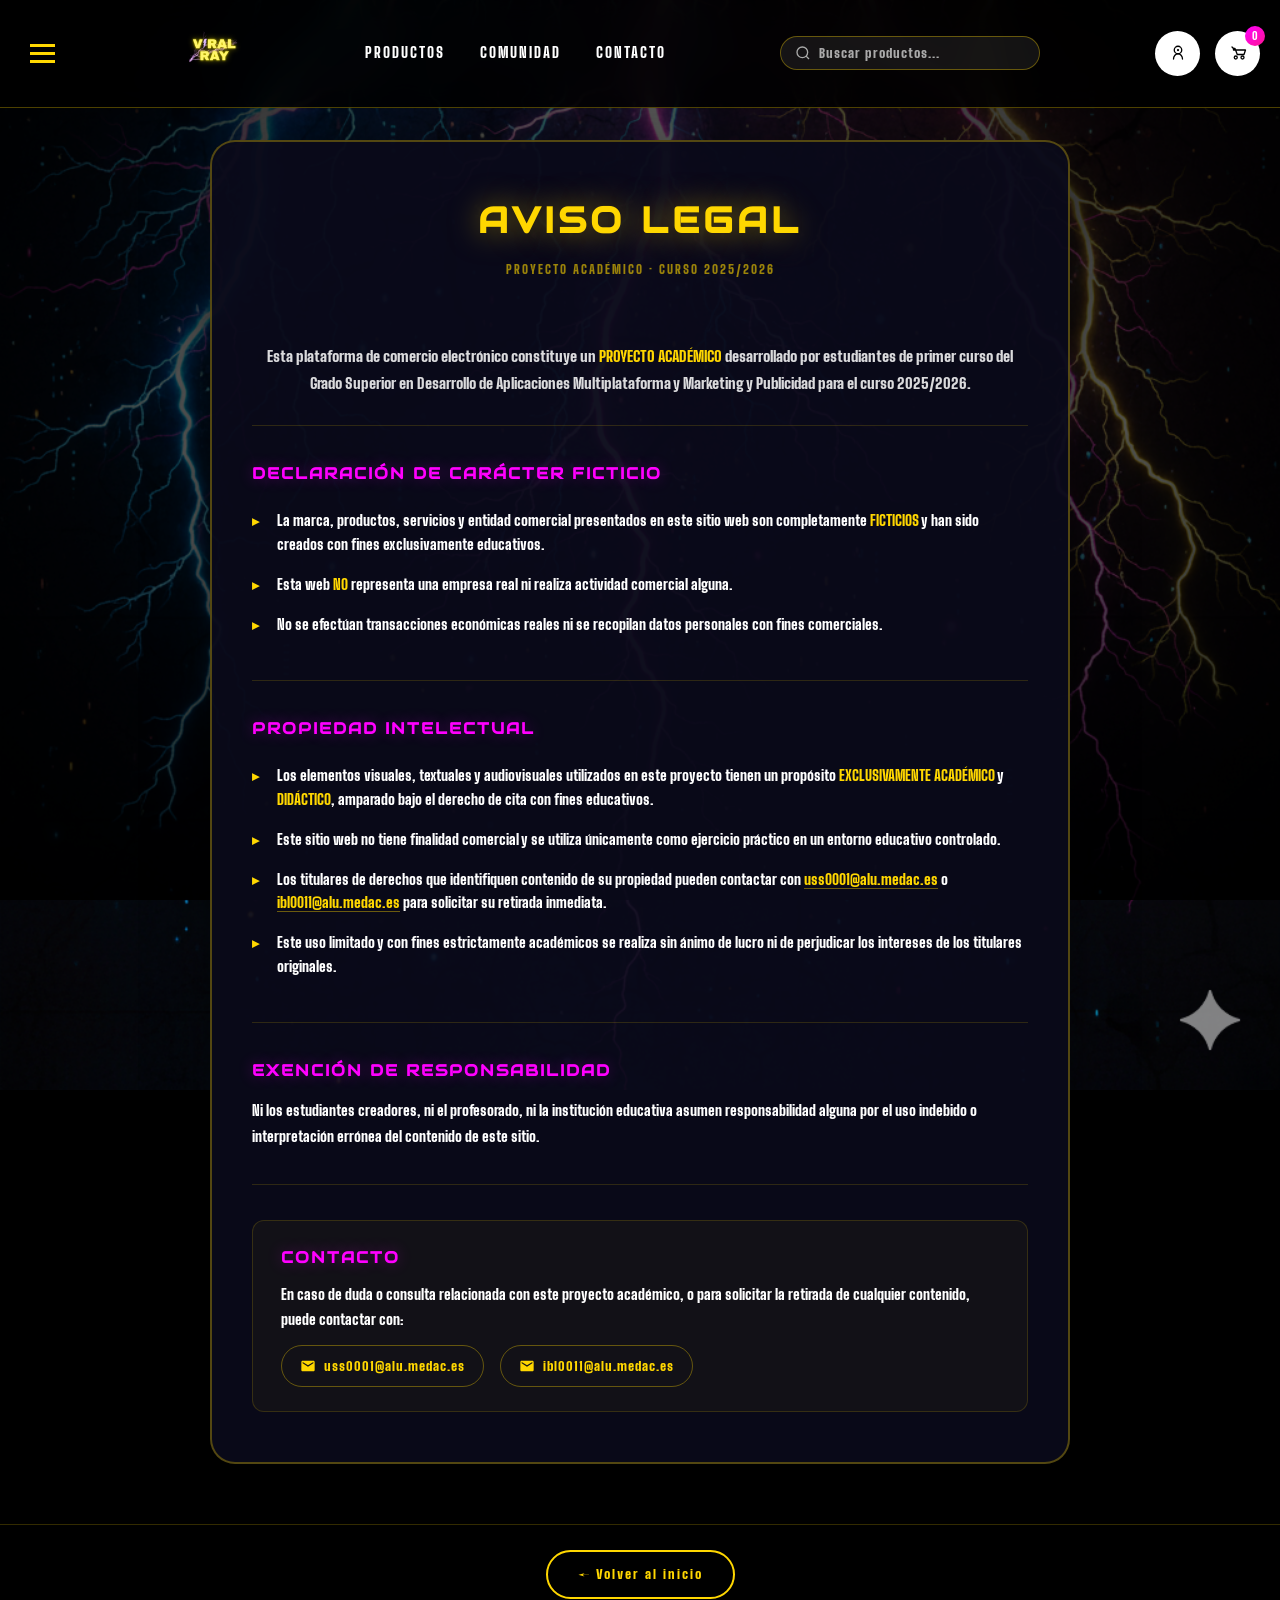
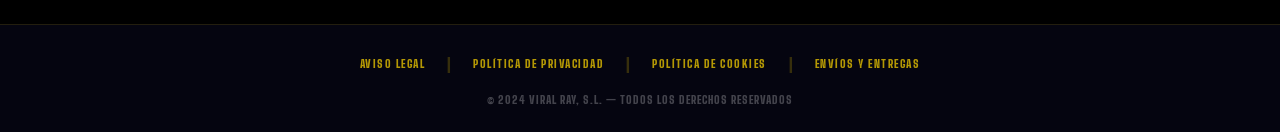
==== commit 143d6d68: "Actualización de archivos y nuevo catálogo" ====
--- a/aviso-legal.html
+++ b/aviso-legal.html
@@ -5,16 +5,51 @@
     <meta name="viewport" content="width=device-width, initial-scale=1.0">
     <title>Aviso Legal - VIRAL RAY</title>
     <link rel="stylesheet" href="styles.css">
+    <link rel="stylesheet" href="styles-detalle-producto.css">
+    <link rel="stylesheet" href="styles-busqueda.css">
+    <link rel="stylesheet" href="styles-contacto.css">
+    <link rel="stylesheet" href="popup-bienvenida.css">
+    <script src="script-busqueda.js"></script>
     <link rel="stylesheet" href="styles-legal.css">
     <link rel="icon" type="image/png" href="images/VIRALRAY.png">
 </head>
 <body class="pagina-legal">
     <!-- Encabezado -->
+    <!-- Encabezado -->
     <header class="encabezado">
         <div class="contenedor-encabezado">
-            <a href="index.html" class="logotipo">
-                <img src="images/logo-grande-sinfondo.png" alt="VIRAL RAY Logo" class="imagen-logotipo">
-            </a>
+            <div class="menu-desplegable">
+                <span></span>
+                <span></span>
+                <span></span>
+            </div>
+            <div class="logotipo">
+                <a href="index.html"><img src="images/logo-grande-sinfondo.png" alt="VIRAL RAY Logo" class="imagen-logotipo"></a>
+            </div>
+            <nav class="menu-navegacion">
+                <a href="index.html#productos" class="enlace-navegacion">PRODUCTOS</a>
+                <a href="index.html#comunidad" class="enlace-navegacion">COMUNIDAD</a>
+                <a href="index.html#contacto" class="enlace-navegacion">CONTACTO</a>
+            </nav>
+            <div class="barra-busqueda-header" id="barraBusquedaHeader">
+                <div class="input-busqueda-header">
+                    <svg viewBox="0 0 24 24" fill="none" stroke="currentColor" stroke-width="2" width="16" height="16"><circle cx="11" cy="11" r="8"/><path d="m21 21-4.35-4.35"/></svg>
+                    <input type="text" id="inputBusquedaHeader" placeholder="Buscar productos..." autocomplete="off">
+                    <button class="btn-limpiar-busqueda" id="btnLimpiarBusqueda" style="display:none;">
+                        <svg viewBox="0 0 24 24" fill="none" stroke="currentColor" stroke-width="2" width="14" height="14"><line x1="18" y1="6" x2="6" y2="18"/><line x1="6" y1="6" x2="18" y2="18"/></svg>
+                    </button>
+                </div>
+                <div class="resultados-busqueda-header" id="resultadosBusquedaHeader"></div>
+            </div>
+            <div class="iconos-encabezado">
+                <a href="perfil.html" class="contenedor-icono icono-usuario" title="Mi Cuenta">
+                    <img src="images/icon-user.svg" alt="Mi Cuenta" class="icono-svg">
+                </a>
+                <a href="index.html" class="contenedor-icono icono-carrito" title="Mi Cesta">
+                    <img src="images/icon-cart.svg" alt="Mi Cesta" class="icono-svg">
+                    <span class="contador-carrito">0</span>
+                </a>
+            </div>
         </div>
     </header>
 
@@ -22,69 +57,51 @@
     <main class="seccion-legal">
         <div class="contenedor-legal">
             <h1 class="titulo-legal">AVISO LEGAL</h1>
-            <p class="fecha-legal">Última actualización: Enero 2024</p>
+            <p class="fecha-legal" style="text-align:center; color:rgba(255,215,0,0.6); font-size:12px; letter-spacing:2px;">PROYECTO ACADÉMICO · CURSO 2025/2026</p>
 
             <div class="contenido-legal">
+                <section class="seccion-contenido" style="text-align:center; padding:24px 0 28px;">
+                    <p style="font-size:15px; line-height:1.8; color:rgba(255,255,255,0.85);">Esta plataforma de comercio electrónico constituye un <strong style="color:#FFD700;">PROYECTO ACADÉMICO</strong> desarrollado por estudiantes de primer curso del Grado Superior en <strong>Desarrollo de Aplicaciones Multiplataforma</strong> y <strong>Marketing y Publicidad</strong> para el curso 2025/2026.</p>
+                </section>
+
                 <section class="seccion-contenido">
-                    <h2>1. IDENTIFICACIÓN DEL TITULAR</h2>
-                    <p>En cumplimiento con el artículo 10 de la Ley 34/2002, de 11 de julio, de Servicios de la Sociedad de la Información y de Comercio Electrónico (LSSI-CE), se exponen los siguientes datos identificativos del titular del sitio web:</p>
+                    <h2>DECLARACIÓN DE CARÁCTER FICTICIO</h2>
                     <ul class="lista-legal">
-                        <li><strong>Denominación Social:</strong> VIRAL RAY, S.L.</li>
-                        <li><strong>CIF/NIF:</strong> B-12345678</li>
-                        <li><strong>Domicilio Social:</strong> Calle Gran Vía 28, 28013 Madrid, España</li>
-                        <li><strong>Teléfono:</strong> +34 900 123 456</li>
-                        <li><strong>Correo Electrónico:</strong> info@viralray.es</li>
-                        <li><strong>Inscripción Registral:</strong> Registro Mercantil de Madrid, Tomo 12345, Libro 123, Sección 8, Hoja M-123456</li>
+                        <li>La marca, productos, servicios y entidad comercial presentados en este sitio web son completamente <strong>FICTICIOS</strong> y han sido creados con fines exclusivamente educativos.</li>
+                        <li>Esta web <strong>NO</strong> representa una empresa real ni realiza actividad comercial alguna.</li>
+                        <li>No se efectúan transacciones económicas reales ni se recopilan datos personales con fines comerciales.</li>
                     </ul>
                 </section>
 
                 <section class="seccion-contenido">
-                    <h2>2. OBJETO Y ÁMBITO DE APLICACIÓN</h2>
-                    <p>El presente Aviso Legal regula el acceso, navegación y utilización del sitio web www.viralray.es (en adelante, el "Sitio Web"), así como las responsabilidades derivadas de la utilización de sus contenidos.</p>
-                    <p>El acceso al Sitio Web implica la aceptación expresa de las presentes condiciones en la versión publicada en el momento del acceso.</p>
-                </section>
-
-                <section class="seccion-contenido">
-                    <h2>3. CONDICIONES DE ACCESO Y UTILIZACIÓN</h2>
-                    <p>El usuario se compromete a utilizar el Sitio Web de conformidad con la Ley, el presente Aviso Legal, las buenas costumbres y el orden público. Queda prohibido el uso del Sitio Web con fines ilícitos, lesivos para los derechos e intereses de terceros, o que puedan dañar, inutilizar, sobrecargar o deteriorar el Sitio Web.</p>
-                    <p>El usuario se compromete especialmente a:</p>
+                    <h2>PROPIEDAD INTELECTUAL</h2>
                     <ul class="lista-legal">
-                        <li>No utilizar el Sitio Web para fines ilegales o no autorizados.</li>
-                        <li>No reproducir, copiar, distribuir, transformar o modificar los contenidos sin autorización expresa.</li>
-                        <li>No introducir virus informáticos, troyanos o cualquier otro código malicioso.</li>
-                        <li>No obtener datos personales de otros usuarios sin su consentimiento.</li>
+                        <li>Los elementos visuales, textuales y audiovisuales utilizados en este proyecto tienen un propósito <strong>EXCLUSIVAMENTE ACADÉMICO</strong> y <strong>DIDÁCTICO</strong>, amparado bajo el derecho de cita con fines educativos.</li>
+                        <li>Este sitio web no tiene finalidad comercial y se utiliza únicamente como ejercicio práctico en un entorno educativo controlado.</li>
+                        <li>Los titulares de derechos que identifiquen contenido de su propiedad pueden contactar con <a href="mailto:uss0001@alu.medac.es" style="color:#FFD700; text-decoration:none; border-bottom:1px solid rgba(255,215,0,0.4);">uss0001@alu.medac.es</a> o <a href="mailto:ibl0011@alu.medac.es" style="color:#FFD700; text-decoration:none; border-bottom:1px solid rgba(255,215,0,0.4);">ibl0011@alu.medac.es</a> para solicitar su retirada inmediata.</li>
+                        <li>Este uso limitado y con fines estrictamente académicos se realiza sin ánimo de lucro ni de perjudicar los intereses de los titulares originales.</li>
                     </ul>
                 </section>
 
                 <section class="seccion-contenido">
-                    <h2>4. PROPIEDAD INTELECTUAL E INDUSTRIAL</h2>
-                    <p>Todos los contenidos del Sitio Web (textos, fotografías, gráficos, imágenes, iconos, tecnología, software, diseño, código fuente, etc.), así como las marcas, nombres comerciales y demás signos distintivos, están protegidos por la legislación española e internacional sobre propiedad intelectual e industrial.</p>
-                    <p>Queda expresamente prohibido reproducir, transformar, comunicar públicamente, poner a disposición, extraer, reutilizar o reenviar cualquiera de los contenidos del Sitio Web sin autorización escrita de VIRAL RAY, S.L.</p>
+                    <h2>EXENCIÓN DE RESPONSABILIDAD</h2>
+                    <p>Ni los estudiantes creadores, ni el profesorado, ni la institución educativa asumen responsabilidad alguna por el uso indebido o interpretación errónea del contenido de este sitio.</p>
                 </section>
 
-                <section class="seccion-contenido">
-                    <h2>5. EXCLUSIÓN DE RESPONSABILIDAD</h2>
-                    <p>VIRAL RAY, S.L. no se hace responsable de los daños y perjuicios que pudieran derivarse de:</p>
-                    <ul class="lista-legal">
-                        <li>Interrupciones, virus informáticos, averías, desconexiones o indisponibilidades del Sitio Web motivadas por causas ajenas a su voluntad.</li>
-                        <li>La utilización indebida que los usuarios realicen del Sitio Web.</li>
-                        <li>Los contenidos de terceros ajenos al Sitio Web.</li>
-                        <li>La impossibilidad de acceder al Sitio Web por causas imputables al usuario.</li>
-                    </ul>
+                <section class="seccion-contenido" style="border-bottom:none; background:rgba(255,215,0,0.04); border-radius:12px; padding:24px 28px; border:1px solid rgba(255,215,0,0.15);">
+                    <h2 style="margin-bottom:12px;">CONTACTO</h2>
+                    <p style="margin-bottom:12px;">En caso de duda o consulta relacionada con este proyecto académico, o para solicitar la retirada de cualquier contenido, puede contactar con:</p>
+                    <div style="display:flex; gap:16px; flex-wrap:wrap; margin-top:8px;">
+                        <a href="mailto:uss0001@alu.medac.es" style="display:inline-flex; align-items:center; gap:8px; color:#FFD700; text-decoration:none; font-size:13px; font-weight:900; letter-spacing:1px; padding:10px 18px; border:1px solid rgba(255,215,0,0.35); border-radius:25px; transition:all 0.2s;" onmouseover="this.style.background='rgba(255,215,0,0.1)'" onmouseout="this.style.background='transparent'">
+                            <svg viewBox="0 0 24 24" fill="currentColor" width="16" height="16"><path d="M20 4H4c-1.1 0-1.99.9-1.99 2L2 18c0 1.1.9 2 2 2h16c1.1 0 2-.9 2-2V6c0-1.1-.9-2-2-2zm0 4l-8 5-8-5V6l8 5 8-5v2z"/></svg>
+                            uss0001@alu.medac.es
+                        </a>
+                        <a href="mailto:ibl0011@alu.medac.es" style="display:inline-flex; align-items:center; gap:8px; color:#FFD700; text-decoration:none; font-size:13px; font-weight:900; letter-spacing:1px; padding:10px 18px; border:1px solid rgba(255,215,0,0.35); border-radius:25px; transition:all 0.2s;" onmouseover="this.style.background='rgba(255,215,0,0.1)'" onmouseout="this.style.background='transparent'">
+                            <svg viewBox="0 0 24 24" fill="currentColor" width="16" height="16"><path d="M20 4H4c-1.1 0-1.99.9-1.99 2L2 18c0 1.1.9 2 2 2h16c1.1 0 2-.9 2-2V6c0-1.1-.9-2-2-2zm0 4l-8 5-8-5V6l8 5 8-5v2z"/></svg>
+                            ibl0011@alu.medac.es
+                        </a>
+                    </div>
                 </section>
-
-                <section class="seccion-contenido">
-                    <h2>6. LEGISLACIÓN APLICABLE Y JURISDICCIÓN</h2>
-                    <p>El presente Aviso Legal se rige por la legislación española vigente. Para cualquier controversia que pudiera derivarse del acceso o utilización del Sitio Web, ambas partes se someten a los Juzgados y Tribunales de la ciudad de Madrid, renunciando expresamente a cualquier otro fuero que pudiera corresponderles.</p>
-                </section>
-            </div>
-
-            <div class="enlaces-legales">
-                <a href="politica-privacidad.html" class="enlace-legal">Política de Privacidad</a>
-                <span class="separador">|</span>
-                <a href="politica-cookies.html" class="enlace-legal">Política de Cookies</a>
-                <span class="separador">|</span>
-                <a href="envios.html" class="enlace-legal">Envíos y Entregas</a>
             </div>
         </div>
     </main>
@@ -97,5 +114,22 @@
             </a>
         </div>
     </footer>
+    <script src="script-busqueda-header.js"></script>
+
+    <!-- Footer Legal -->
+    <footer style="background:#050510; border-top:1px solid rgba(255,215,0,0.12); padding:24px 40px; text-align:center;">
+        <div style="max-width:900px; margin:0 auto; display:flex; flex-direction:column; align-items:center; gap:12px;">
+            <div style="display:flex; gap:8px; align-items:center; flex-wrap:wrap; justify-content:center;">
+                <a href="aviso-legal.html" style="color:rgba(255,215,0,0.7); font-size:11px; font-weight:700; letter-spacing:1.5px; text-decoration:none; padding:6px 14px; border-radius:20px;" onmouseover="this.style.background='rgba(255,215,0,0.1)';this.style.color='#FFD700'" onmouseout="this.style.background='transparent';this.style.color='rgba(255,215,0,0.7)'">AVISO LEGAL</a>
+                <span style="color:rgba(255,215,0,0.2);">|</span>
+                <a href="politica-privacidad.html" style="color:rgba(255,215,0,0.7); font-size:11px; font-weight:700; letter-spacing:1.5px; text-decoration:none; padding:6px 14px; border-radius:20px;" onmouseover="this.style.background='rgba(255,215,0,0.1)';this.style.color='#FFD700'" onmouseout="this.style.background='transparent';this.style.color='rgba(255,215,0,0.7)'">POLÍTICA DE PRIVACIDAD</a>
+                <span style="color:rgba(255,215,0,0.2);">|</span>
+                <a href="politica-cookies.html" style="color:rgba(255,215,0,0.7); font-size:11px; font-weight:700; letter-spacing:1.5px; text-decoration:none; padding:6px 14px; border-radius:20px;" onmouseover="this.style.background='rgba(255,215,0,0.1)';this.style.color='#FFD700'" onmouseout="this.style.background='transparent';this.style.color='rgba(255,215,0,0.7)'">POLÍTICA DE COOKIES</a>
+                <span style="color:rgba(255,215,0,0.2);">|</span>
+                <a href="envios.html" style="color:rgba(255,215,0,0.7); font-size:11px; font-weight:700; letter-spacing:1.5px; text-decoration:none; padding:6px 14px; border-radius:20px;" onmouseover="this.style.background='rgba(255,215,0,0.1)';this.style.color='#FFD700'" onmouseout="this.style.background='transparent';this.style.color='rgba(255,215,0,0.7)'">ENVÍOS Y ENTREGAS</a>
+            </div>
+            <p style="color:rgba(255,255,255,0.25); font-size:11px; font-weight:700; letter-spacing:1px; margin:0;">© 2024 VIRAL RAY, S.L. — TODOS LOS DERECHOS RESERVADOS</p>
+        </div>
+    </footer>
 </body>
 </html>
--- a/styles.css
+++ b/styles.css
@@ -56,12 +56,12 @@
     line-height: 1.6;
     overflow-x: hidden;
     position: relative;
-    cursor: url('images/custom-cursor.png') 0 0, auto;
+    cursor: url('images/rayo-cursor.png') 19 6, auto;
 }
 
 /* Cursor Personalizado */
 *:hover {
-    cursor: url('images/custom-cursor.png') 0 0, auto;
+    cursor: url('images/rayo-cursor.png') 19 6, auto;
 }
 
 /* Efecto de viñeta - más oscuro en los bordes */
@@ -146,7 +146,7 @@
 }
 
 .imagen-logotipo {
-    height: 55px;
+    height: 70px;
     width: auto;
     object-fit: contain;
     transition: transform 0.3s ease, filter 0.3s ease;
@@ -1316,7 +1316,7 @@
 
 .imagen-articulo-carrito {
     width: 55px;
-    height: 55px;
+    height: 70px;
     border-radius: 6px;
     overflow: hidden;
     flex-shrink: 0;
@@ -2684,7 +2684,7 @@
     border-radius: 4px;
 }
 
-/* Modal de Éxito */
+/* Modal de �?xito */
 .modal-exito {
     position: fixed;
     top: 0;
@@ -2807,3 +2807,723 @@
         padding: 20px 15px;
     }
 }
+
+
+
+
+/* ==================== BARRA DE BÚSQUEDA HEADER ==================== */
+.barra-busqueda-header {
+    position: relative;
+    flex: 0 1 260px;
+}
+
+.input-busqueda-header {
+    display: flex;
+    align-items: center;
+    gap: 8px;
+    background: rgba(255,255,255,0.07);
+    border: 1.5px solid rgba(255,215,0,0.35);
+    border-radius: 30px;
+    padding: 8px 14px;
+    transition: all 0.3s ease;
+}
+
+.input-busqueda-header:focus-within {
+    border-color: var(--neon-yellow);
+    background: rgba(255,215,0,0.07);
+    box-shadow: 0 0 18px rgba(255,215,0,0.2);
+}
+
+.input-busqueda-header svg {
+    color: var(--text-gray);
+    flex-shrink: 0;
+    transition: color 0.3s;
+}
+.input-busqueda-header:focus-within svg {
+    color: var(--neon-yellow);
+}
+
+.input-busqueda-header input {
+    background: transparent;
+    border: none;
+    outline: none;
+    color: var(--text-white);
+    font-family: var(--font-body);
+    font-weight: 900;
+    font-size: 13px;
+    letter-spacing: 1px;
+    width: 100%;
+}
+
+.input-busqueda-header input::placeholder {
+    color: var(--text-gray);
+}
+
+.btn-limpiar-busqueda {
+    background: none;
+    border: none;
+    color: var(--text-gray);
+    cursor: pointer;
+    display: flex;
+    align-items: center;
+    padding: 0;
+    transition: color 0.3s;
+}
+.btn-limpiar-busqueda:hover { color: var(--neon-yellow); }
+
+.resultados-busqueda-header {
+    position: absolute;
+    top: calc(100% + 10px);
+    left: 0;
+    right: 0;
+    background: rgba(10,10,26,0.98);
+    border: 1.5px solid rgba(255,215,0,0.3);
+    border-radius: 16px;
+    overflow: hidden;
+    box-shadow: 0 15px 40px rgba(0,0,0,0.6);
+    z-index: 2000;
+    max-height: 380px;
+    overflow-y: auto;
+    display: none;
+}
+
+.resultados-busqueda-header.visible {
+    display: block;
+}
+
+.resultado-busqueda-item {
+    display: flex;
+    align-items: center;
+    gap: 12px;
+    padding: 12px 16px;
+    cursor: pointer;
+    transition: background 0.2s;
+    border-bottom: 1px solid rgba(255,215,0,0.08);
+}
+.resultado-busqueda-item:last-child { border-bottom: none; }
+.resultado-busqueda-item:hover { background: rgba(255,215,0,0.08); }
+
+.resultado-busqueda-item img {
+    width: 44px;
+    height: 44px;
+    object-fit: cover;
+    border-radius: 8px;
+    border: 1px solid rgba(255,215,0,0.2);
+}
+
+.resultado-busqueda-info { flex: 1; }
+.resultado-busqueda-nombre {
+    font-family: var(--font-body);
+    font-weight: 900;
+    font-size: 13px;
+    color: var(--text-white);
+    letter-spacing: 1px;
+}
+.resultado-busqueda-precio {
+    font-family: var(--font-body);
+    font-weight: 900;
+    font-size: 12px;
+    color: var(--neon-yellow);
+    margin-top: 2px;
+}
+
+.sin-resultados-busqueda {
+    padding: 20px;
+    text-align: center;
+    font-family: var(--font-body);
+    font-size: 13px;
+    color: var(--text-gray);
+}
+
+/* ==================== FLECHAS CARRUSEL MEJORADAS ==================== */
+.flecha-carrusel {
+    min-width: 52px;
+    min-height: 52px;
+    background: rgba(255,215,0,0.05);
+    border: 2px solid rgba(255,215,0,0.5);
+    border-radius: 50%;
+    color: var(--neon-yellow);
+    font-size: 0;
+    cursor: pointer;
+    display: flex;
+    align-items: center;
+    justify-content: center;
+    transition: all 0.3s cubic-bezier(0.34, 1.56, 0.64, 1);
+    flex-shrink: 0;
+    z-index: 10;
+    backdrop-filter: blur(8px);
+    position: relative;
+    overflow: hidden;
+}
+
+.flecha-carrusel::before {
+    content: '';
+    position: absolute;
+    inset: 0;
+    border-radius: 50%;
+    background: radial-gradient(circle, rgba(255,215,0,0.15) 0%, transparent 70%);
+    opacity: 0;
+    transition: opacity 0.3s;
+}
+
+.flecha-carrusel:hover::before { opacity: 1; }
+
+.flecha-carrusel:hover {
+    background: var(--neon-yellow);
+    border-color: var(--neon-yellow);
+    color: var(--bg-black);
+    box-shadow: 0 0 30px rgba(255,215,0,0.5), 0 0 60px rgba(255,215,0,0.2);
+    transform: scale(1.15);
+}
+
+.flecha-carrusel:hover svg {
+    stroke: var(--bg-black);
+}
+
+.flecha-carrusel svg {
+    transition: stroke 0.3s;
+}
+
+/* ==================== NUEVO FOOTER VIRAL ==================== */
+.footer-viral {
+    background: rgba(0,0,0,0.95);
+    border-top: 2px solid rgba(255,215,0,0.4);
+    padding: 60px 20px 0;
+    position: relative;
+    overflow: hidden;
+}
+
+.footer-viral::before {
+    content: '';
+    position: absolute;
+    top: 0;
+    left: 0;
+    right: 0;
+    height: 1px;
+    background: linear-gradient(90deg, transparent, var(--neon-yellow), var(--neon-magenta), var(--neon-cyan), transparent);
+}
+
+.footer-top {
+    max-width: 1400px;
+    margin: 0 auto;
+    display: grid;
+    grid-template-columns: 2fr 1.2fr 1fr 1fr;
+    gap: 50px;
+    padding-bottom: 50px;
+    border-bottom: 1px solid rgba(255,215,0,0.12);
+}
+
+.footer-brand { display: flex; flex-direction: column; gap: 16px; }
+
+.footer-logo {
+    height: 65px;
+    width: auto;
+    object-fit: contain;
+    filter: drop-shadow(0 0 12px rgba(255,215,0,0.3));
+}
+
+.footer-tagline {
+    font-family: var(--font-body);
+    font-weight: 900;
+    font-size: 11px;
+    color: var(--text-gray);
+    letter-spacing: 2px;
+    line-height: 1.6;
+}
+
+.footer-social {
+    display: flex;
+    gap: 12px;
+    margin-top: 4px;
+}
+
+.footer-social-link {
+    width: 38px;
+    height: 38px;
+    border-radius: 50%;
+    border: 1.5px solid rgba(255,215,0,0.2);
+    display: flex;
+    align-items: center;
+    justify-content: center;
+    transition: all 0.3s ease;
+    background: rgba(255,255,255,0.03);
+}
+
+.footer-social-link:hover {
+    border-color: var(--neon-yellow);
+    background: rgba(255,215,0,0.1);
+    transform: translateY(-3px);
+    box-shadow: 0 8px 20px rgba(255,215,0,0.2);
+}
+
+.footer-heading {
+    font-family: var(--font-title);
+    font-size: 12px;
+    color: var(--neon-yellow);
+    letter-spacing: 3px;
+    margin-bottom: 20px;
+    text-shadow: 0 0 12px rgba(255,215,0,0.3);
+}
+
+.footer-contact-items {
+    display: flex;
+    flex-direction: column;
+    gap: 12px;
+}
+
+.footer-contact-item {
+    display: flex;
+    align-items: center;
+    gap: 10px;
+    font-family: var(--font-body);
+    font-weight: 900;
+    font-size: 13px;
+    color: var(--text-gray);
+    text-decoration: none;
+    transition: color 0.3s;
+}
+.footer-contact-item:hover { color: var(--neon-yellow); }
+
+.footer-nav {
+    display: flex;
+    flex-direction: column;
+    gap: 10px;
+}
+
+.footer-nav a {
+    font-family: var(--font-body);
+    font-weight: 900;
+    font-size: 13px;
+    color: var(--text-gray);
+    text-decoration: none;
+    letter-spacing: 1px;
+    transition: all 0.3s;
+    position: relative;
+    padding-left: 0;
+}
+
+.footer-nav a::before {
+    content: '▸';
+    color: var(--neon-yellow);
+    margin-right: 6px;
+    opacity: 0;
+    transition: opacity 0.3s;
+}
+
+.footer-nav a:hover {
+    color: var(--text-white);
+    padding-left: 4px;
+}
+
+.footer-nav a:hover::before { opacity: 1; }
+
+.footer-badges {
+    max-width: 1400px;
+    margin: 0 auto;
+    padding: 24px 0;
+    display: flex;
+    justify-content: center;
+    gap: 40px;
+    border-bottom: 1px solid rgba(255,215,0,0.12);
+    flex-wrap: wrap;
+}
+
+.footer-badge {
+    display: flex;
+    align-items: center;
+    gap: 8px;
+    font-family: var(--font-body);
+    font-weight: 900;
+    font-size: 12px;
+    color: var(--text-gray);
+    letter-spacing: 1px;
+}
+
+.footer-bottom {
+    max-width: 1400px;
+    margin: 0 auto;
+    padding: 20px 0 24px;
+    text-align: center;
+}
+
+.footer-bottom p {
+    font-family: var(--font-body);
+    font-weight: 900;
+    font-size: 11px;
+    color: rgba(170,170,170,0.5);
+    letter-spacing: 1px;
+}
+
+/* Responsive Footer */
+@media (max-width: 1024px) {
+    .footer-top { grid-template-columns: 1fr 1fr; gap: 35px; }
+}
+@media (max-width: 640px) {
+    .footer-top { grid-template-columns: 1fr; gap: 28px; padding-bottom: 30px; }
+    .footer-badges { gap: 20px; }
+    .barra-busqueda-header { display: none; }
+}
+
+/* ==================== PÁGINA DE DETALLE PRODUCTO (NUEVA) ==================== */
+.pagina-producto-detalle {
+    display: none;
+    position: fixed;
+    inset: 0;
+    z-index: 3000;
+    background: var(--bg-black);
+    overflow-y: auto;
+    animation: slideInRight 0.4s cubic-bezier(0.25, 0.46, 0.45, 0.94);
+}
+
+.pagina-producto-detalle.activa { display: block; }
+
+@keyframes slideInRight {
+    from { transform: translateX(60px); opacity: 0; }
+    to { transform: translateX(0); opacity: 1; }
+}
+
+.header-producto-detalle {
+    position: sticky;
+    top: 0;
+    z-index: 100;
+    background: rgba(0,0,0,0.9);
+    backdrop-filter: blur(15px);
+    border-bottom: 1px solid rgba(255,215,0,0.2);
+    padding: 16px 30px;
+    display: flex;
+    align-items: center;
+    gap: 20px;
+}
+
+.btn-volver-detalle {
+    background: transparent;
+    border: 1.5px solid rgba(255,215,0,0.4);
+    border-radius: 50px;
+    color: var(--neon-yellow);
+    font-family: var(--font-body);
+    font-weight: 900;
+    font-size: 12px;
+    letter-spacing: 2px;
+    padding: 9px 20px;
+    cursor: pointer;
+    display: flex;
+    align-items: center;
+    gap: 8px;
+    transition: all 0.3s;
+}
+
+.btn-volver-detalle:hover {
+    background: var(--neon-yellow);
+    color: var(--bg-black);
+    box-shadow: 0 0 20px rgba(255,215,0,0.4);
+}
+
+.breadcrumb-producto {
+    font-family: var(--font-body);
+    font-size: 12px;
+    color: var(--text-gray);
+    letter-spacing: 1px;
+}
+.breadcrumb-producto span { color: var(--neon-yellow); }
+
+.layout-producto-detalle {
+    max-width: 1200px;
+    margin: 0 auto;
+    padding: 50px 30px;
+    display: grid;
+    grid-template-columns: 1fr 1fr;
+    gap: 60px;
+    align-items: start;
+}
+
+.galeria-producto-detalle {
+    position: sticky;
+    top: 80px;
+}
+
+.imagen-hero-producto {
+    width: 100%;
+    aspect-ratio: 1;
+    border-radius: 24px;
+    overflow: hidden;
+    border: 2px solid rgba(255,215,0,0.2);
+    background: rgba(255,255,255,0.02);
+    display: flex;
+    align-items: center;
+    justify-content: center;
+    margin-bottom: 16px;
+    padding: 10px;
+}
+
+.imagen-hero-producto img {
+    width: 100%;
+    height: 100%;
+    object-fit: contain;
+    transition: transform 0.5s ease;
+}
+
+.imagen-hero-producto:hover img { transform: scale(1.05); }
+
+.info-producto-detalle { }
+
+.etiqueta-producto-detalle {
+    display: inline-block;
+    font-family: var(--font-body);
+    font-size: 11px;
+    font-weight: 900;
+    letter-spacing: 3px;
+    color: var(--bg-black);
+    background: var(--neon-yellow);
+    border-radius: 20px;
+    padding: 4px 14px;
+    margin-bottom: 16px;
+}
+
+.nombre-producto-detalle {
+    font-family: var(--font-title);
+    font-size: clamp(22px, 3vw, 36px);
+    color: var(--text-white);
+    letter-spacing: 2px;
+    line-height: 1.2;
+    margin-bottom: 12px;
+}
+
+.rating-detalle {
+    display: flex;
+    align-items: center;
+    gap: 10px;
+    margin-bottom: 24px;
+}
+
+.estrellas-detalle { font-size: 16px; }
+.puntuacion-detalle {
+    font-family: var(--font-body);
+    font-weight: 900;
+    font-size: 13px;
+    color: var(--text-gray);
+}
+
+.precio-grande-detalle {
+    font-family: var(--font-title);
+    font-size: clamp(30px, 4vw, 48px);
+    color: var(--neon-yellow);
+    text-shadow: 0 0 20px rgba(255,215,0,0.4);
+    margin-bottom: 8px;
+}
+
+.envio-gratis-badge {
+    display: inline-flex;
+    align-items: center;
+    gap: 6px;
+    background: rgba(0,255,0,0.1);
+    border: 1px solid rgba(0,255,0,0.3);
+    border-radius: 20px;
+    padding: 5px 14px;
+    font-family: var(--font-body);
+    font-size: 12px;
+    font-weight: 900;
+    color: #00FF88;
+    letter-spacing: 1px;
+    margin-bottom: 28px;
+}
+
+.divisor-detalle {
+    height: 1px;
+    background: linear-gradient(90deg, rgba(255,215,0,0.3), transparent);
+    margin: 24px 0;
+}
+
+.descripcion-producto-detalle {
+    font-family: var(--font-body);
+    font-weight: 900;
+    font-size: 14px;
+    color: var(--text-gray);
+    line-height: 1.9;
+    margin-bottom: 28px;
+}
+
+.lista-caracteristicas-detalle {
+    list-style: none;
+    display: flex;
+    flex-direction: column;
+    gap: 10px;
+    margin-bottom: 32px;
+}
+
+.lista-caracteristicas-detalle li {
+    display: flex;
+    align-items: center;
+    gap: 10px;
+    font-family: var(--font-body);
+    font-weight: 900;
+    font-size: 13px;
+    color: var(--text-white);
+}
+
+.lista-caracteristicas-detalle li::before {
+    content: '';
+    width: 8px;
+    height: 8px;
+    border-radius: 50%;
+    background: var(--neon-yellow);
+    box-shadow: 0 0 8px var(--neon-yellow);
+    flex-shrink: 0;
+}
+
+.acciones-detalle-nueva {
+    display: flex;
+    flex-direction: column;
+    gap: 12px;
+    margin-bottom: 28px;
+}
+
+.selector-cantidad-detalle {
+    display: flex;
+    align-items: center;
+    gap: 0;
+    border: 1.5px solid rgba(255,215,0,0.3);
+    border-radius: 12px;
+    overflow: hidden;
+    width: fit-content;
+    margin-bottom: 4px;
+}
+
+.btn-cant {
+    background: rgba(255,215,0,0.08);
+    border: none;
+    color: var(--neon-yellow);
+    width: 40px;
+    height: 40px;
+    font-size: 18px;
+    cursor: pointer;
+    transition: background 0.2s;
+    display: flex;
+    align-items: center;
+    justify-content: center;
+}
+.btn-cant:hover { background: rgba(255,215,0,0.2); }
+
+.valor-cantidad {
+    width: 50px;
+    text-align: center;
+    font-family: var(--font-body);
+    font-weight: 900;
+    font-size: 16px;
+    color: var(--text-white);
+    background: transparent;
+    border: none;
+    border-left: 1px solid rgba(255,215,0,0.2);
+    border-right: 1px solid rgba(255,215,0,0.2);
+}
+
+.btn-carrito-detalle-nuevo {
+    background: var(--neon-yellow);
+    border: none;
+    border-radius: 12px;
+    color: var(--bg-black);
+    font-family: var(--font-body);
+    font-weight: 900;
+    font-size: 14px;
+    letter-spacing: 2px;
+    padding: 16px 28px;
+    cursor: pointer;
+    transition: all 0.3s;
+    display: flex;
+    align-items: center;
+    justify-content: center;
+    gap: 10px;
+    width: 100%;
+}
+
+.btn-carrito-detalle-nuevo:hover {
+    box-shadow: 0 0 30px rgba(255,215,0,0.5);
+    transform: translateY(-2px);
+}
+
+.btn-comprar-detalle-nuevo {
+    background: transparent;
+    border: 1.5px solid var(--neon-magenta);
+    border-radius: 12px;
+    color: var(--neon-magenta);
+    font-family: var(--font-body);
+    font-weight: 900;
+    font-size: 14px;
+    letter-spacing: 2px;
+    padding: 14px 28px;
+    cursor: pointer;
+    transition: all 0.3s;
+    width: 100%;
+}
+
+.btn-comprar-detalle-nuevo:hover {
+    background: var(--neon-magenta);
+    color: var(--bg-black);
+    box-shadow: 0 0 25px rgba(255,0,255,0.4);
+}
+
+.garantias-detalle {
+    display: grid;
+    grid-template-columns: repeat(3, 1fr);
+    gap: 12px;
+}
+
+.garantia-item {
+    display: flex;
+    flex-direction: column;
+    align-items: center;
+    gap: 6px;
+    text-align: center;
+    padding: 12px 8px;
+    background: rgba(255,255,255,0.03);
+    border-radius: 12px;
+    border: 1px solid rgba(255,215,0,0.1);
+}
+
+.garantia-item svg { color: var(--neon-yellow); }
+
+.garantia-item span {
+    font-family: var(--font-body);
+    font-size: 11px;
+    font-weight: 900;
+    color: var(--text-gray);
+    letter-spacing: 1px;
+    text-align: center;
+}
+
+@media (max-width: 768px) {
+    .layout-producto-detalle {
+        grid-template-columns: 1fr;
+        padding: 30px 20px;
+        gap: 30px;
+    }
+    .galeria-producto-detalle { position: static; }
+    .garantias-detalle { grid-template-columns: repeat(3, 1fr); }
+}
+
+.footer-badge-img {
+    width: 32px;
+    height: 32px;
+    object-fit: contain;
+    filter: drop-shadow(0 0 6px rgba(255,215,0,0.3));
+}
+
+/* Cart image fix - bigger, proper contain */
+.imagen-articulo-carrito {
+    width: 70px !important;
+    height: 70px !important;
+    border-radius: 10px !important;
+    overflow: hidden;
+    flex-shrink: 0;
+    background: rgba(255,255,255,0.05) !important;
+    border: 1px solid rgba(255,215,0,0.2) !important;
+    display: flex;
+    align-items: center;
+    justify-content: center;
+    padding: 4px;
+}
+
+.imagen-articulo-carrito img {
+    width: 100% !important;
+    height: 100% !important;
+    object-fit: contain !important;
+}
--- a/popup-bienvenida.css
+++ b/popup-bienvenida.css
@@ -0,0 +1,160 @@
+/* ==================== COOKIE CONSENT BANNER ==================== */
+
+#popupBienvenida {
+    position: fixed;
+    bottom: 24px;
+    left: 50%;
+    transform: translateX(-50%) translateY(120px);
+    z-index: 9999;
+    width: min(680px, calc(100vw - 32px));
+    transition: transform 0.45s cubic-bezier(0.34, 1.4, 0.64, 1), opacity 0.4s ease;
+    opacity: 0;
+    pointer-events: none;
+}
+
+#popupBienvenida.activo {
+    transform: translateX(-50%) translateY(0);
+    opacity: 1;
+    pointer-events: all;
+}
+
+.popup-contenido {
+    display: flex;
+    align-items: center;
+    gap: 16px;
+    background: #0d0d1f;
+    border: 1px solid rgba(255, 215, 0, 0.22);
+    border-radius: 16px;
+    padding: 16px 20px;
+    box-shadow:
+        0 8px 32px rgba(0, 0, 0, 0.6),
+        0 0 0 1px rgba(255, 255, 255, 0.04),
+        inset 0 -1px 0 rgba(255, 215, 0, 0.08);
+}
+
+.cookie-icono-wrap {
+    flex-shrink: 0;
+    width: 42px;
+    height: 42px;
+    background: rgba(255, 215, 0, 0.07);
+    border: 1px solid rgba(255, 215, 0, 0.18);
+    border-radius: 10px;
+    display: flex;
+    align-items: center;
+    justify-content: center;
+}
+
+.cookie-texto {
+    flex: 1;
+    min-width: 0;
+}
+
+.cookie-texto strong {
+    display: block;
+    font-family: var(--font-body, sans-serif);
+    font-size: 13px;
+    font-weight: 900;
+    color: #ffffff;
+    letter-spacing: 1px;
+    text-transform: uppercase;
+    margin-bottom: 3px;
+}
+
+.cookie-texto span {
+    font-family: var(--font-body, sans-serif);
+    font-size: 12px;
+    color: rgba(255, 255, 255, 0.45);
+    line-height: 1.4;
+}
+
+.cookie-texto a {
+    color: #FFD700;
+    text-decoration: none;
+    border-bottom: 1px solid rgba(255, 215, 0, 0.3);
+    transition: border-color 0.2s;
+}
+
+.cookie-texto a:hover {
+    border-color: #FFD700;
+}
+
+.cookie-acciones {
+    display: flex;
+    gap: 8px;
+    flex-shrink: 0;
+}
+
+.cookie-btn-rechazar {
+    padding: 9px 16px;
+    background: transparent;
+    border: 1px solid rgba(255, 255, 255, 0.15);
+    border-radius: 8px;
+    color: rgba(255, 255, 255, 0.5);
+    font-family: var(--font-body, sans-serif);
+    font-size: 11px;
+    font-weight: 900;
+    letter-spacing: 0.5px;
+    cursor: pointer;
+    white-space: nowrap;
+    transition: all 0.2s ease;
+}
+
+.cookie-btn-rechazar:hover {
+    border-color: rgba(255,255,255,0.35);
+    color: rgba(255,255,255,0.8);
+    background: rgba(255,255,255,0.05);
+}
+
+.cookie-btn-aceptar {
+    padding: 9px 18px;
+    background: linear-gradient(135deg, #FFD700, #ffb300);
+    border: none;
+    border-radius: 8px;
+    color: #000000;
+    font-family: var(--font-body, sans-serif);
+    font-size: 11px;
+    font-weight: 900;
+    letter-spacing: 1px;
+    text-transform: uppercase;
+    cursor: pointer;
+    white-space: nowrap;
+    transition: all 0.2s ease;
+    box-shadow: 0 2px 12px rgba(255,215,0,0.25);
+}
+
+.cookie-btn-aceptar:hover {
+    background: linear-gradient(135deg, #ffe033, #FFD700);
+    box-shadow: 0 4px 18px rgba(255,215,0,0.4);
+    transform: translateY(-1px);
+}
+
+.cookie-btn-aceptar:active {
+    transform: translateY(0);
+}
+
+@media (max-width: 560px) {
+    #popupBienvenida {
+        bottom: 12px;
+    }
+
+    .popup-contenido {
+        flex-wrap: wrap;
+        gap: 12px;
+        padding: 14px 16px;
+    }
+
+    .cookie-texto {
+        flex: 1 1 calc(100% - 54px);
+    }
+
+    .cookie-acciones {
+        width: 100%;
+        justify-content: flex-end;
+    }
+
+    .cookie-btn-rechazar,
+    .cookie-btn-aceptar {
+        flex: 1;
+        text-align: center;
+    }
+}
--- a/styles-legal.css
+++ b/styles-legal.css
@@ -1,4 +1,4 @@
-/* ==================== ESTILOS PÁGINAS LEGALES ==================== */
+﻿/* ==================== ESTILOS PÁGINAS LEGALES ==================== */
 
 body.pagina-legal {
     min-height: 100vh;
